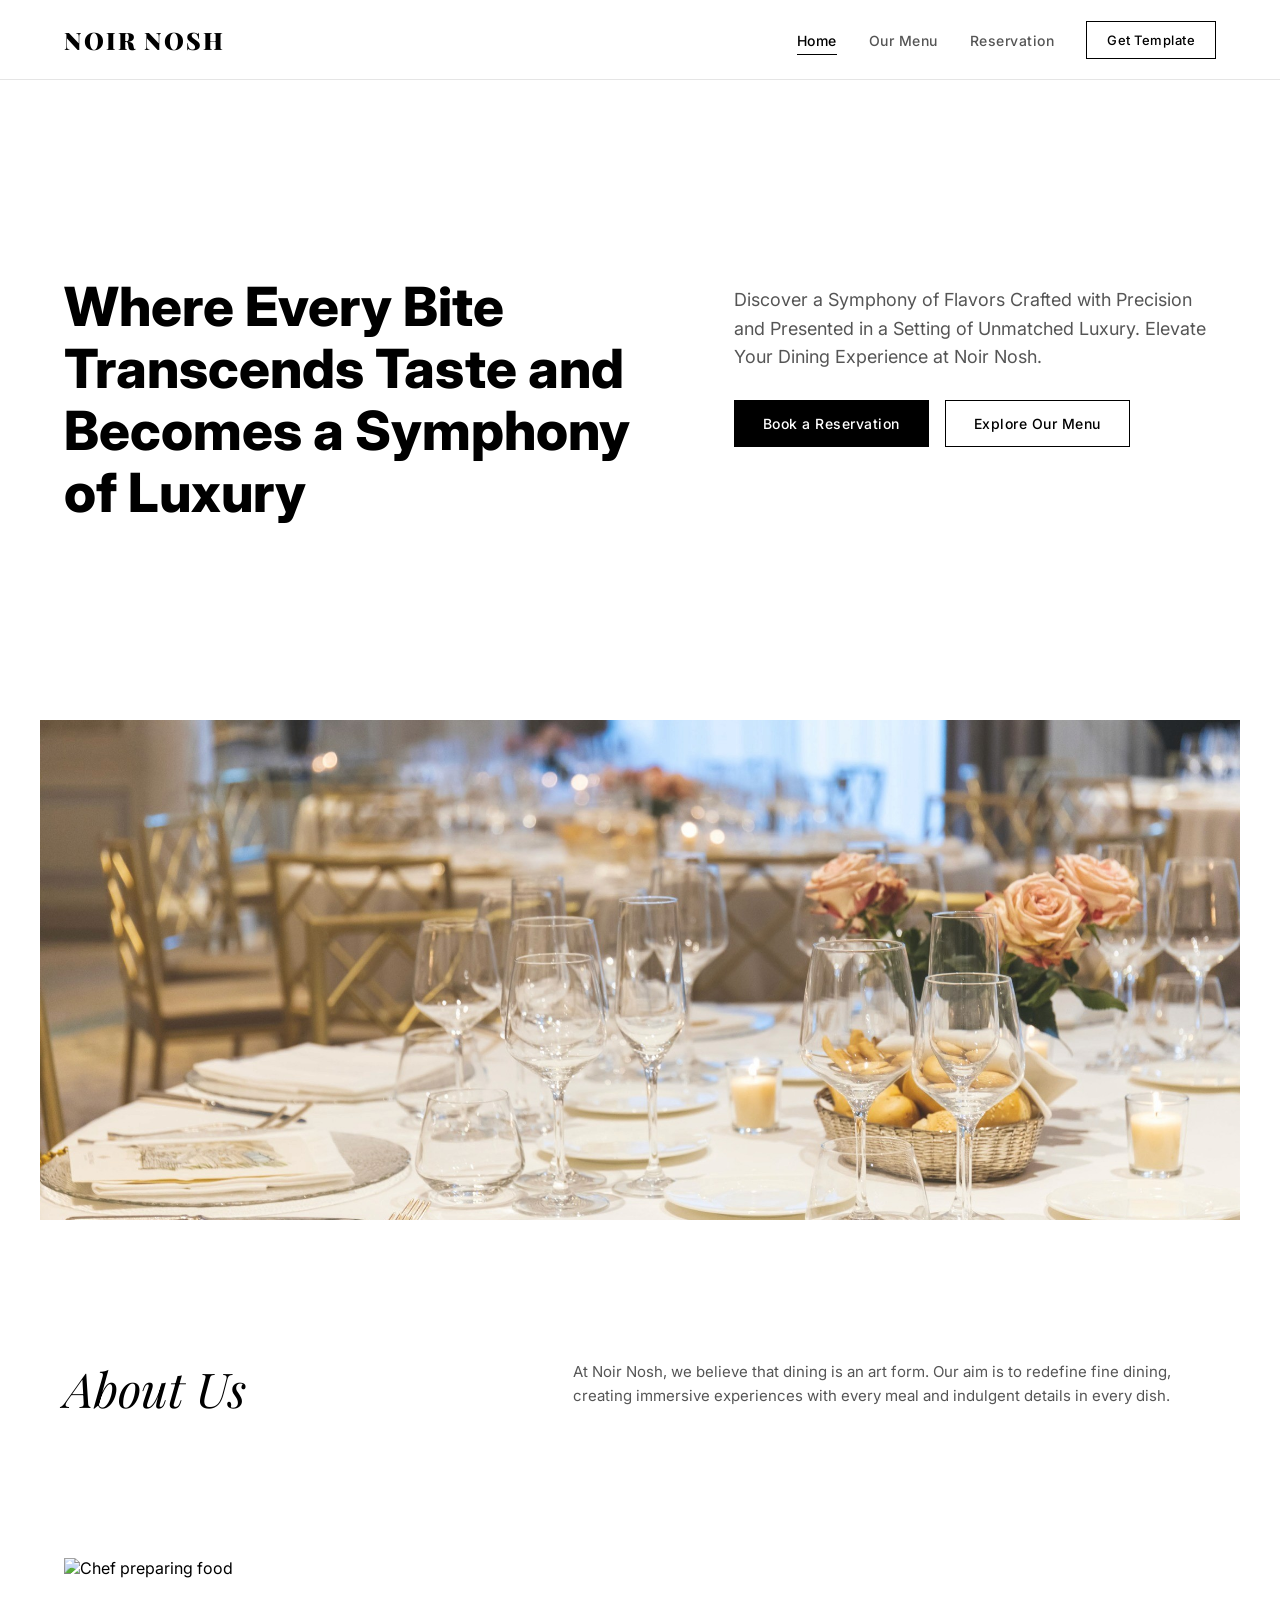
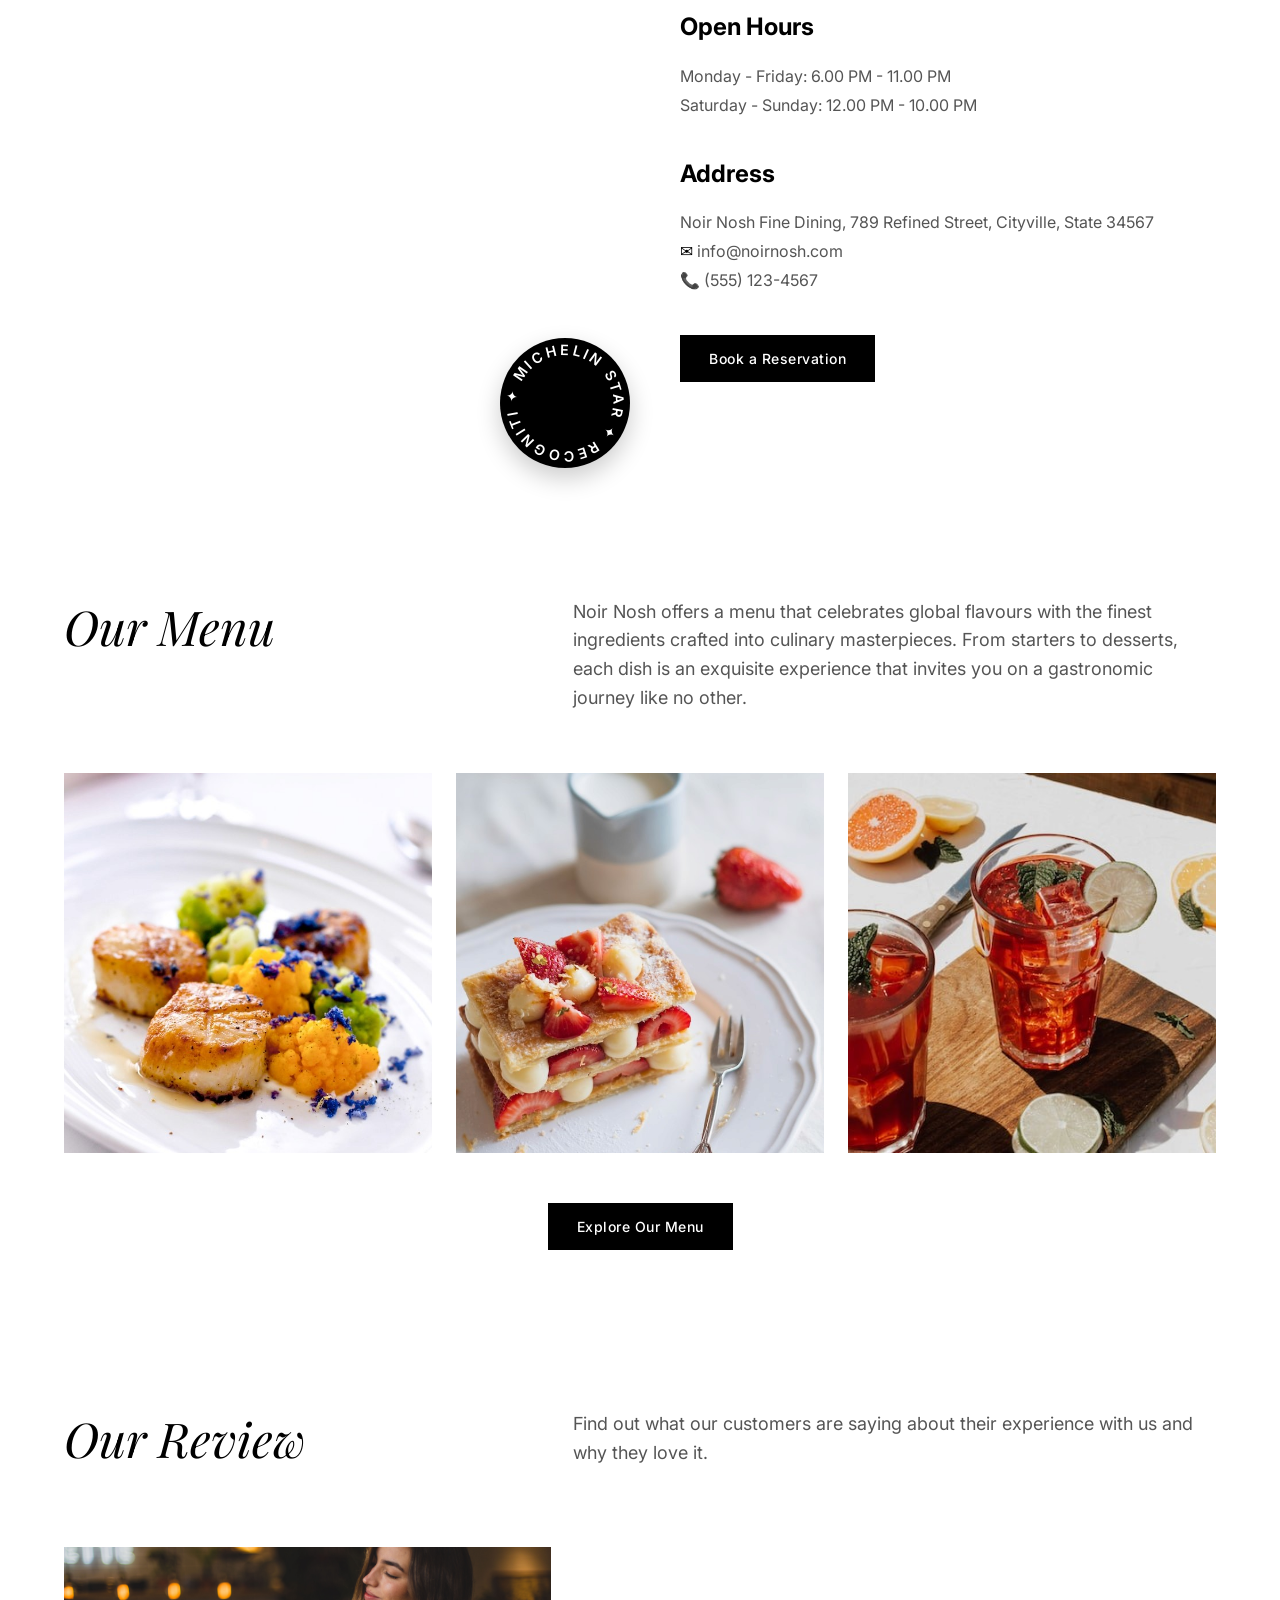
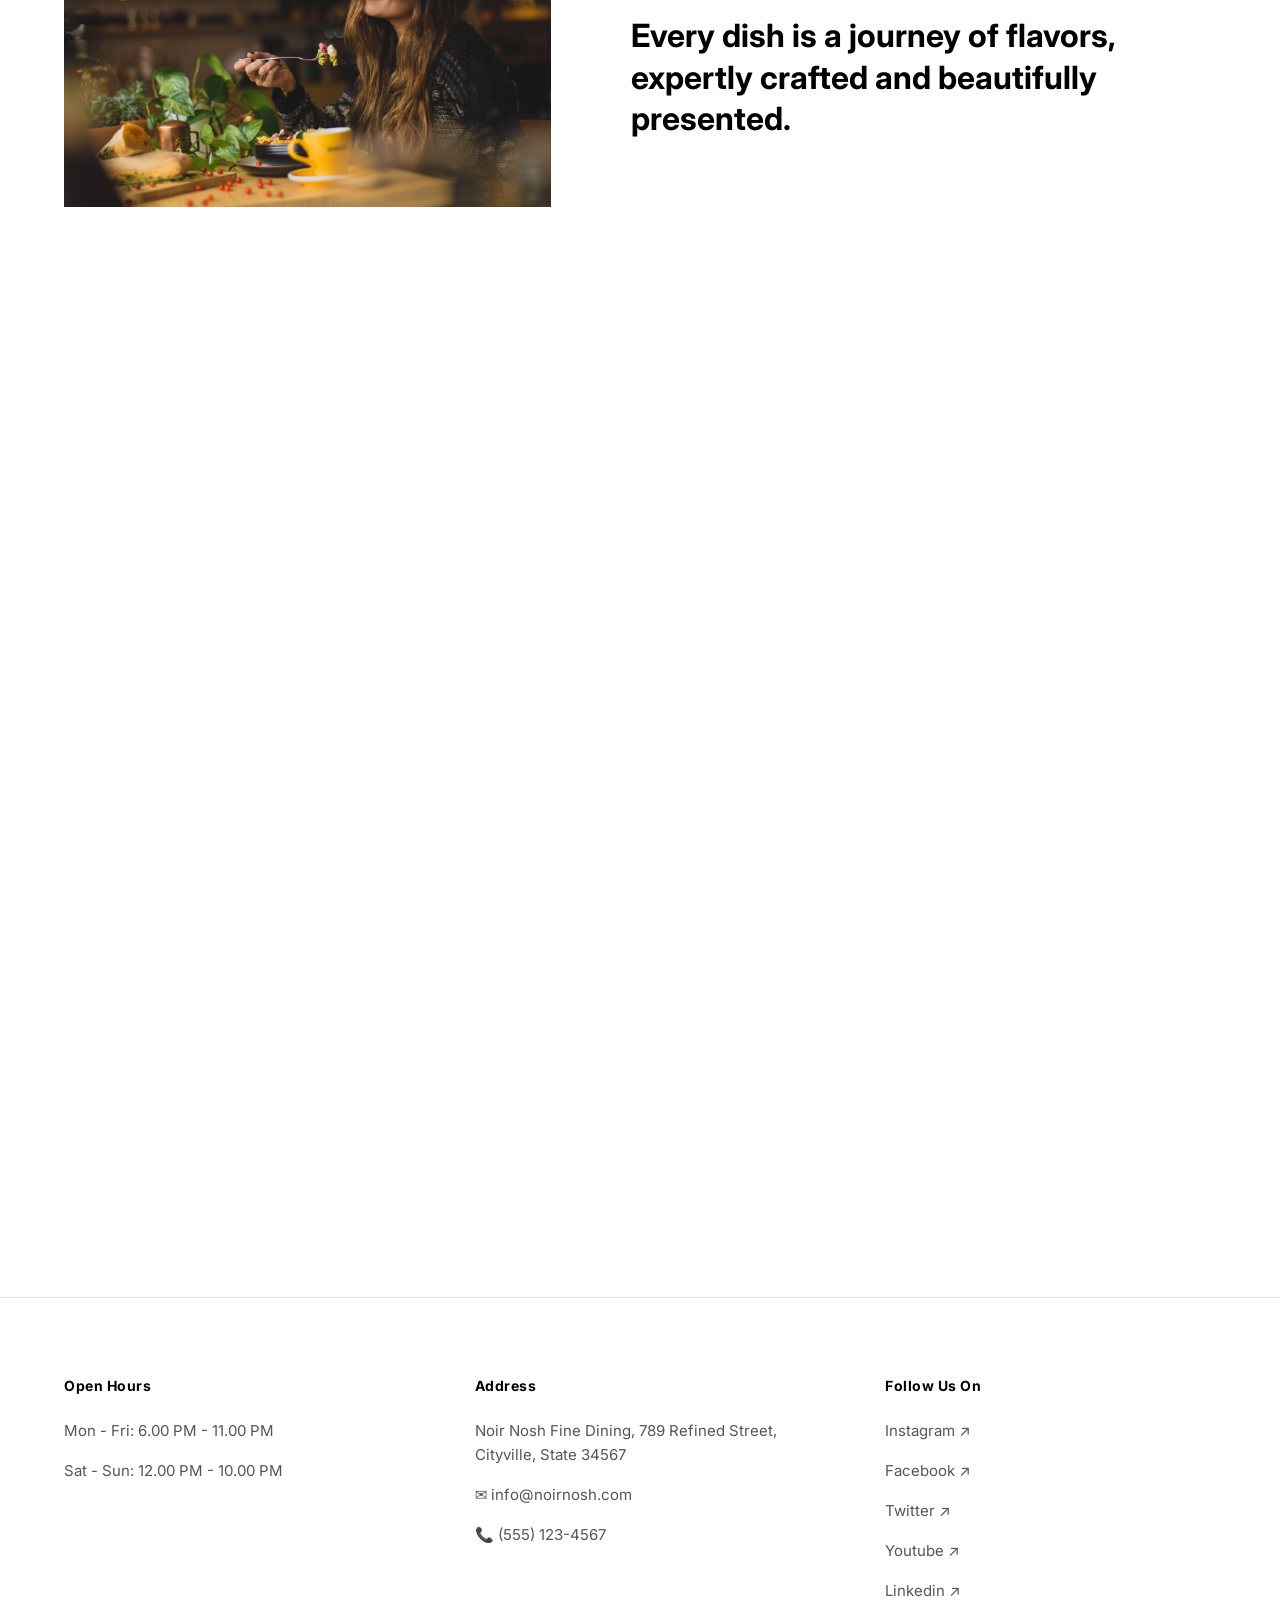
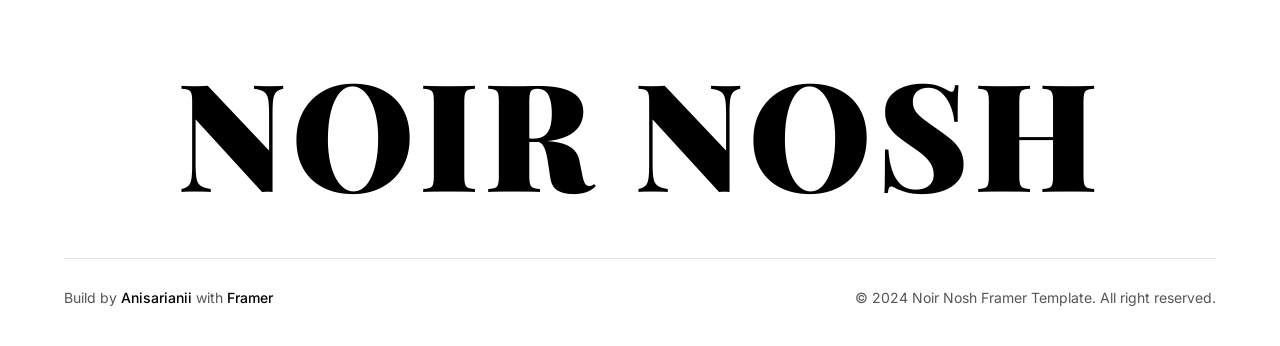
==== index.html @ 2df6836e "feat(home): add home index page" ====
<!DOCTYPE html>
<html lang="es">
<head>
    <meta charset="UTF-8">
    <meta name="viewport" content="width=device-width, initial-scale=1.0">
    <title>Noir Nosh - Simple Restaurant Template</title>
    <meta name="description" content="Elevate your restaurant's online presence with our Elegant Restaurant Website template. Designed for fine dining establishments, combines sophistication and functionality.">
    <!-- FontAwesome for icons -->
    <link rel="stylesheet" href="https://cdnjs.cloudflare.com/ajax/libs/font-awesome/6.4.0/css/all.min.css">
    <link rel="stylesheet" href="css/style.css">
</head>
<body>

    <!-- Header / Navigation -->
    <header>
        <div class="container nav-container">
            <a href="index.html" class="logo">NOIR NOSH</a>
            
            <button class="hamburger" aria-label="Toggle navigation">
                <span></span>
                <span></span>
                <span></span>
            </button>
            
            <ul class="nav-menu">
                <li><a href="index.html" class="nav-link active">Home</a></li>
                <li><a href="menu.html" class="nav-link">Our Menu</a></li>
                <li><a href="reservation.html" class="nav-link">Reservation</a></li>
                <li class="nav-cta"><a href="https://framer.com" target="_blank" class="btn btn-secondary">Get Template</a></li>
            </ul>
        </div>
    </header>

    <!-- Hero Section -->
    <section class="hero">
        <div class="container hero-grid">
            <div class="hero-content reveal">
                <h1 class="hero-title">Where Every Bite Transcends Taste and Becomes a Symphony of Luxury</h1>
            </div>
            <div class="hero-desc-wrapper reveal" style="transition-delay: 0.1s;">
                <p class="hero-desc">Discover a Symphony of Flavors Crafted with Precision and Presented in a Setting of Unmatched Luxury. Elevate Your Dining Experience at Noir Nosh.</p>
                <div class="hero-actions">
                    <a href="reservation.html" class="btn btn-primary">Book a Reservation</a>
                    <a href="menu.html" class="btn btn-secondary">Explore Our Menu</a>
                </div>
            </div>
        </div>
    </section>

    <!-- Full Width Image Section -->
    <section class="full-width-image-section reveal">
        <div class="full-width-image-wrapper">
            <img src="images/AEWyobsm6jKidvKSPxGT47l87g.jpg" alt="Noir Nosh elegant table setting">
        </div>
    </section>

    <!-- About Section -->
    <section class="about">
        <div class="container about-grid">
            <div class="about-content-left reveal">
                <h2 class="font-serif-italic">About Us</h2>
            </div>
            <div class="about-content-right reveal" style="transition-delay: 0.1s;">
                <p>At Noir Nosh, we believe that dining is an art form. Our aim is to redefine fine dining, creating immersive experiences with every meal and indulgent details in every dish.</p>
            </div>
        </div>
    </section>

    <!-- Hours & Location Section -->
    <section class="hours-location-section">
        <div class="container hours-location-grid">
            <div class="hours-location-image-container reveal">
                <img src="images/3pUzE00ORcUe9y53GEGoNJDgQ.jpg" alt="Chef preparing food">
                <!-- Michelin Badge -->
                <div class="michelin-badge">
                    <svg viewBox="0 0 100 100">
                        <path id="circlePath" d="M 50, 50 m -37, 0 a 37,37 0 1,1 74,0 a 37,37 0 1,1 -74,0" fill="none" />
                        <text>
                            <textPath href="#circlePath" startOffset="0%">
                                ✦ michelin star ✦ recognition
                            </textPath>
                        </text>
                    </svg>
                </div>
            </div>
            <div class="hours-location-details reveal" style="transition-delay: 0.1s;">
                <div class="details-block">
                    <h3>Open Hours</h3>
                    <p>Monday - Friday: 6.00 PM - 11.00 PM<br>Saturday - Sunday: 12.00 PM - 10.00 PM</p>
                </div>
                <div class="details-block">
                    <h3>Address</h3>
                    <p>Noir Nosh Fine Dining, 789 Refined Street, Cityville, State 34567<br>
                    <span>✉</span> info@noirnosh.com<br>
                    <span>📞</span> (555) 123-4567</p>
                </div>
                <div>
                    <a href="reservation.html" class="btn btn-primary">Book a Reservation</a>
                </div>
            </div>
        </div>
    </section>

    <!-- Menu Highlights Section -->
    <section class="menu-highlight-section">
        <div class="container">
            <div class="menu-highlight-header reveal">
                <h2 class="font-serif-italic">Our Menu</h2>
                <p>Noir Nosh offers a menu that celebrates global flavours with the finest ingredients crafted into culinary masterpieces. From starters to desserts, each dish is an exquisite experience that invites you on a gastronomic journey like no other.</p>
            </div>
            <div class="menu-highlight-images-grid reveal" style="transition-delay: 0.1s;">
                <div class="highlight-image-wrapper">
                    <img src="images/Bk5Fd6WVtu5OK6dddjnILglzcU.jpg" alt="Seared Scallops">
                </div>
                <div class="highlight-image-wrapper">
                    <img src="images/uZYF7vPBbj6MmClelu92cx1IEs.jpg" alt="Cocktail">
                </div>
                <div class="highlight-image-wrapper">
                    <img src="images/4T03vWnvrIfoCBq28NkWT01x0.jpg" alt="Poached Egg Dish">
                </div>
            </div>
            <div class="menu-highlight-action reveal" style="transition-delay: 0.2s;">
                <a href="menu.html" class="btn btn-primary">Explore Our Menu</a>
            </div>
        </div>
    </section>

    <!-- Reviews Section -->
    <section class="reviews-section">
        <div class="container">
            <div class="reviews-header reveal">
                <h2 class="font-serif-italic">Our Review</h2>
                <p>Find out what our customers are saying about their experience with us and why they love it.</p>
            </div>
            
            <!-- Block 1 -->
            <div class="review-block-1 reveal">
                <div class="review-block-1-image">
                    <img src="images/pIYH6MPP6NNM5aFZhv4HYXlANo.jpg" alt="Champagne glasses">
                </div>
                <div class="review-block-1-text">
                    Every dish is a journey of flavors, expertly crafted and beautifully presented.
                </div>
            </div>
            
            <!-- Block 2 -->
            <div class="review-block-2 reveal" style="transition-delay: 0.1s;">
                <div class="review-block-2-image">
                    <img src="images/yk6IXk6ogrIs9xGHSmCtthaJklg.jpg" alt="Dining table close up">
                </div>
                <div class="review-block-2-quote">
                    <div class="quote-mark">“</div>
                    <p class="quote-body">"Noir Nosh is a culinary gem! The attention to detail, both in the menu and the ambiance, is exceptional. The staff's warmth and professionalism only added to the overall enchantment."</p>
                    <div class="quote-author">— Thomas Roberts</div>
                </div>
            </div>
        </div>
    </section>

    <!-- Ambiance Callout -->
    <section class="ambiance-callout reveal">
        <div class="container">
            <h2 class="font-serif">Seize the Moment of Culinary Bliss. Savour the Extraordinary!</h2>
        </div>
    </section>

    <!-- CTA Banner -->
    <a href="reservation.html" class="cta-banner reveal">
        <div class="container cta-banner-content">
            <div class="cta-banner-title">Book a Reservation</div>
            <div class="cta-banner-arrow">→</div>
        </div>
    </a>

    <!-- Footer -->
    <footer>
        <div class="container">
            <div class="footer-grid">
                <div class="footer-column">
                    <h3>Open Hours</h3>
                    <ul>
                        <li>Mon - Fri: 6.00 PM - 11.00 PM</li>
                        <li>Sat - Sun: 12.00 PM - 10.00 PM</li>
                    </ul>
                </div>
                <div class="footer-column">
                    <h3>Address</h3>
                    <ul>
                        <li>Noir Nosh Fine Dining, 789 Refined Street, Cityville, State 34567</li>
                        <li>✉ info@noirnosh.com</li>
                        <li>📞 (555) 123-4567</li>
                    </ul>
                </div>
                <div class="footer-column">
                    <h3>Follow Us On</h3>
                    <ul>
                        <li><a href="https://instagram.com" target="_blank">Instagram ↗</a></li>
                        <li><a href="https://facebook.com" target="_blank">Facebook ↗</a></li>
                        <li><a href="https://twitter.com" target="_blank">Twitter ↗</a></li>
                        <li><a href="https://youtube.com" target="_blank">Youtube ↗</a></li>
                        <li><a href="https://linkedin.com" target="_blank">Linkedin ↗</a></li>
                    </ul>
                </div>
          </div>
          
          <div class="footer-wordmark-container">
              <div class="footer-wordmark">NOIR NOSH</div>
          </div>
          
          <div class="footer-bottom">
              <div class="footer-credits">Build by <a href="#" target="_blank">Anisarianii</a> with <a href="https://framer.com" target="_blank">Framer</a></div>
              <div class="footer-copyright">© 2024 Noir Nosh Framer Template. All right reserved.</div>
          </div>
      </div>
    </footer>

    <script src="js/main.js"></script>
</body>
</html>
---- css/style.css ----
@import url('https://fonts.googleapis.com/css2?family=Inter:wght@300;400;500;600;700&family=Playfair+Display:ital,wght@0,400;0,700;1,400;1,700&display=swap');

:root {
    /* Color Palette - Premium Light Minimalist */
    --color-white: #ffffff;
    --color-bg-black: #ffffff;
    --color-bg-dark: #ffffff;
    --color-offwhite: #000000;
    --color-light-gray: #1a1a1a;
    --color-gray: #555555;
    --color-dark-gray: #e5e5e5;
    
    /* Active color for buttons/accents is Solid Black */
    --color-gold: #000000;
    --color-gold-hover: #333333;
    --color-gold-glow: rgba(0, 0, 0, 0.05);

    /* Fonts */
    --font-heading: 'Playfair Display', Georgia, serif;
    --font-body: 'Inter', system-ui, -apple-system, sans-serif;

    /* Transitions */
    --transition-smooth: all 0.4s cubic-bezier(0.16, 1, 0.3, 1);
    
    /* Layout Variables */
    --header-height: 80px;
    --max-width: 1200px;
}

/* Reset */
* {
    margin: 0;
    padding: 0;
    box-sizing: border-box;
}

html {
    scroll-behavior: smooth;
    background-color: var(--color-bg-black);
    color: var(--color-offwhite);
    font-family: var(--font-body);
    -webkit-font-smoothing: antialiased;
}

body {
    background-color: var(--color-bg-black);
    min-height: 100vh;
    display: flex;
    flex-direction: column;
    overflow-x: hidden;
}

/* Typography */
h1, h2, h3, h4, h5, h6 {
    font-family: var(--font-body);
    color: var(--color-offwhite);
    font-weight: 700;
    line-height: 1.2;
}

p {
    font-family: var(--font-body);
    color: var(--color-gray);
    font-size: 15px;
    line-height: 1.6;
    font-weight: 400;
}

a {
    color: inherit;
    text-decoration: none;
    transition: var(--transition-smooth);
}

/* Elegant Font Classes */
.font-serif {
    font-family: var(--font-heading);
    font-weight: 700;
}

.font-serif-italic {
    font-family: var(--font-heading);
    font-style: italic;
    font-weight: 400;
}

/* Buttons - Minimalist Sharp Corners */
.btn {
    display: inline-flex;
    align-items: center;
    justify-content: center;
    padding: 14px 28px;
    font-family: var(--font-body);
    font-size: 14px;
    font-weight: 500;
    letter-spacing: 0.5px;
    border-radius: 0; /* Sharp corners */
    cursor: pointer;
    transition: var(--transition-smooth);
}

.btn-primary {
    background-color: var(--color-gold);
    color: var(--color-white);
    border: 1px solid var(--color-gold);
}

.btn-primary:hover {
    background-color: var(--color-gold-hover);
    border-color: var(--color-gold-hover);
    transform: translateY(-2px);
}

.btn-secondary {
    background-color: transparent;
    color: var(--color-gold);
    border: 1px solid var(--color-gold);
}

.btn-secondary:hover {
    background-color: rgba(0, 0, 0, 0.03);
    transform: translateY(-2px);
}

/* Layout Containers */
.container {
    max-width: var(--max-width);
    margin: 0 auto;
    padding: 0 24px;
    width: 100%;
}

.section-padding {
    padding: 100px 0;
}

/* Header & Navigation */
header {
    height: var(--header-height);
    display: flex;
    align-items: center;
    position: fixed;
    top: 0;
    left: 0;
    width: 100%;
    z-index: 1000;
    background-color: rgba(255, 255, 255, 0.95);
    backdrop-filter: blur(12px);
    border-bottom: 1px solid var(--color-dark-gray);
    transition: var(--transition-smooth);
}

header.scrolled {
    background-color: #ffffff;
    box-shadow: 0 4px 20px rgba(0, 0, 0, 0.05);
}

.nav-container {
    display: flex;
    align-items: center;
    justify-content: space-between;
    width: 100%;
}

.logo {
    font-family: var(--font-heading);
    font-size: 24px;
    font-weight: 900;
    letter-spacing: 2px;
    color: var(--color-gold);
}

.logo span {
    color: var(--color-gold);
}

.nav-menu {
    display: flex;
    align-items: center;
    list-style: none;
    gap: 32px;
}

.nav-link {
    font-size: 14px;
    font-weight: 500;
    color: var(--color-gray);
    letter-spacing: 0.5px;
    position: relative;
    padding: 6px 0;
}

.nav-link::after {
    content: '';
    position: absolute;
    bottom: 0;
    left: 0;
    width: 0;
    height: 1px;
    background-color: var(--color-gold);
    transition: var(--transition-smooth);
}

.nav-link:hover {
    color: var(--color-gold);
}

.nav-link:hover::after,
.nav-link.active::after {
    width: 100%;
}

.nav-link.active {
    color: var(--color-gold);
}

.nav-cta {
    display: flex;
    align-items: center;
}

.nav-cta .btn {
    padding: 10px 20px;
    font-size: 13px;
}

/* Hamburger Menu */
.hamburger {
    display: none;
    flex-direction: column;
    gap: 6px;
    cursor: pointer;
    background: none;
    border: none;
    padding: 4px;
}

.hamburger span {
    display: block;
    width: 24px;
    height: 2px;
    background-color: var(--color-gold);
    transition: var(--transition-smooth);
}

/* Home Hero Section */
.hero {
    min-height: 80vh;
    display: flex;
    align-items: center;
    padding-top: calc(var(--header-height) + 60px);
    padding-bottom: 60px;
    overflow: hidden;
    position: relative;
}

.hero-grid {
    display: grid;
    grid-template-columns: 1.1fr 0.9fr;
    gap: 80px;
    align-items: start;
}

.hero-content {
    display: flex;
    flex-direction: column;
    gap: 24px;
}

.hero-title {
    font-size: clamp(36px, 4.5vw, 54px);
    line-height: 1.15;
    font-weight: 800;
    color: var(--color-gold);
}

.hero-desc-wrapper {
    display: flex;
    flex-direction: column;
    gap: 28px;
    margin-top: 10px;
}

.hero-desc {
    font-size: 18px;
    line-height: 1.6;
    color: var(--color-gray);
}

.hero-actions {
    display: flex;
    gap: 16px;
}

/* Full Width Image Section */
.full-width-image-section {
    width: 100%;
    padding: 0 24px;
    margin-bottom: 80px;
}

.full-width-image-wrapper {
    width: 100%;
    max-width: var(--max-width);
    margin: 0 auto;
    height: 500px;
    overflow: hidden;
}

.full-width-image-wrapper img {
    width: 100%;
    height: 100%;
    object-fit: cover;
}

/* About Section */
.about {
    background-color: var(--color-bg-white);
    padding: 60px 0;
}

.about-grid {
    display: grid;
    grid-template-columns: 0.8fr 1.2fr;
    gap: 80px;
    align-items: start;
}

.about-content-left h2 {
    font-size: 48px;
}

.about-content-right {
    font-size: 18px;
    line-height: 1.6;
    color: var(--color-gray);
}

/* Hours & Location Section */
.hours-location-section {
    padding: 80px 0;
}

.hours-location-grid {
    display: grid;
    grid-template-columns: 1fr 1fr;
    gap: 80px;
    align-items: center;
}

.hours-location-image-container {
    position: relative;
    width: 100%;
    height: 480px;
}

.hours-location-image-container img {
    width: 100%;
    height: 100%;
    object-fit: cover;
}

/* Michelin Star Badge Overlay */
.michelin-badge {
    position: absolute;
    bottom: -30px;
    right: -30px;
    width: 130px;
    height: 130px;
    background-color: #000000;
    color: #ffffff;
    border-radius: 50%;
    display: flex;
    align-items: center;
    justify-content: center;
    box-shadow: 0 10px 25px rgba(0, 0, 0, 0.2);
    z-index: 10;
}

.michelin-badge svg {
    width: 100%;
    height: 100%;
    animation: rotateSlowly 20s linear infinite;
}

.michelin-badge text {
    fill: #ffffff;
    font-size: 11px;
    letter-spacing: 2px;
    text-transform: uppercase;
    font-weight: 600;
}

@keyframes rotateSlowly {
    from {
        transform: rotate(0deg);
    }
    to {
        transform: rotate(360deg);
    }
}

.hours-location-details {
    display: flex;
    flex-direction: column;
    gap: 40px;
}

.details-block h3 {
    font-size: 24px;
    font-weight: 700;
    margin-bottom: 20px;
    text-transform: none;
}

.details-block p {
    font-size: 16px;
    color: var(--color-gray);
    line-height: 1.8;
}

.details-block p span {
    font-weight: 600;
    color: #000000;
}

/* Menu Highlight Section */
.menu-highlight-section {
    padding: 80px 0;
}

.menu-highlight-header {
    display: grid;
    grid-template-columns: 0.8fr 1.2fr;
    gap: 80px;
    margin-bottom: 60px;
}

.menu-highlight-header h2 {
    font-size: 48px;
}

.menu-highlight-header p {
    font-size: 18px;
    line-height: 1.6;
}

.menu-highlight-images-grid {
    display: grid;
    grid-template-columns: repeat(3, 1fr);
    gap: 24px;
    margin-bottom: 50px;
}

.highlight-image-wrapper {
    height: 380px;
    overflow: hidden;
}

.highlight-image-wrapper img {
    width: 100%;
    height: 100%;
    object-fit: cover;
    transition: var(--transition-smooth);
}

.highlight-image-wrapper:hover img {
    transform: scale(1.03);
}

.menu-highlight-action {
    display: flex;
    justify-content: center;
}

/* Reviews / Testimonials Section */
.reviews-section {
    padding: 80px 0;
}

.reviews-header {
    display: grid;
    grid-template-columns: 0.8fr 1.2fr;
    gap: 80px;
    margin-bottom: 80px;
}

.reviews-header h2 {
    font-size: 48px;
}

.reviews-header p {
    font-size: 18px;
    line-height: 1.6;
}

/* Reviews Grid Blocks */
.review-block-1 {
    display: grid;
    grid-template-columns: 1fr 1.2fr;
    gap: 80px;
    align-items: center;
    margin-bottom: 80px;
}

.review-block-1-image {
    height: 260px;
    overflow: hidden;
}

.review-block-1-image img {
    width: 100%;
    height: 100%;
    object-fit: cover;
}

.review-block-1-text {
    font-size: 32px;
    font-weight: 700;
    line-height: 1.3;
    color: var(--color-gold);
}

.review-block-2 {
    display: grid;
    grid-template-columns: 1fr 1.2fr;
    gap: 80px;
    align-items: start;
    margin-bottom: 80px;
}

.review-block-2-image {
    height: 350px;
    overflow: hidden;
}

.review-block-2-image img {
    width: 100%;
    height: 100%;
    object-fit: cover;
}

.review-block-2-quote {
    display: flex;
    flex-direction: column;
    gap: 20px;
}

.quote-mark {
    font-family: var(--font-heading);
    font-size: 64px;
    line-height: 1;
    color: var(--color-gold);
}

.quote-body {
    font-size: 18px;
    line-height: 1.7;
    color: var(--color-gray);
}

.quote-author {
    font-size: 16px;
    font-weight: 600;
    color: #000000;
}

/* Ambiance Callout */
.ambiance-callout {
    padding: 100px 0;
    text-align: center;
    background-color: var(--color-bg-black);
}

.ambiance-callout h2 {
    font-size: clamp(28px, 4vw, 44px);
    line-height: 1.3;
    max-width: 900px;
    margin: 0 auto;
}

/* Full Width CTA Banner */
.cta-banner {
    display: block;
    background-color: #000000;
    color: #ffffff;
    padding: 60px 0;
    transition: var(--transition-smooth);
    cursor: pointer;
}

.cta-banner:hover {
    background-color: #1a1a1a;
}

.cta-banner-content {
    display: flex;
    justify-content: space-between;
    align-items: center;
}

.cta-banner-title {
    font-size: clamp(32px, 5vw, 54px);
    font-weight: 800;
    color: #ffffff;
    font-family: var(--font-body);
}

.cta-banner-arrow {
    font-size: clamp(32px, 5vw, 54px);
    color: #ffffff;
    transition: var(--transition-smooth);
}

.cta-banner:hover .cta-banner-arrow {
    transform: translateX(15px);
}

/* Menu Page Specific Styles */
.menu-header {
    text-align: center;
    padding-top: calc(var(--header-height) + 60px);
    padding-bottom: 60px;
}

.menu-header h1 {
    font-size: 56px;
    margin-bottom: 20px;
}

.menu-header p {
    max-width: 750px;
    margin: 0 auto;
    font-size: 16px;
    color: var(--color-gray);
    line-height: 1.7;
}

/* Menu Category Layout */
.menu-category-section {
    padding: 40px 0;
}

.menu-section-header {
    display: flex;
    align-items: center;
    gap: 20px;
    margin-bottom: 40px;
}

.menu-section-header h2 {
    font-size: 28px;
    font-weight: 700;
    color: #000000;
    white-space: nowrap;
    letter-spacing: 0.5px;
}

.menu-section-header .line {
    height: 1px;
    background-color: #e5e5e5;
    flex-grow: 1;
}

.menu-grid {
    display: grid;
    grid-template-columns: 1fr 1fr;
    gap: 40px 80px;
}

/* Menu Item Card - Clean Row Styles */
.menu-item-card {
    display: flex;
    gap: 24px;
    background-color: #ffffff;
    border: none;
    height: auto;
    transition: var(--transition-smooth);
}

.menu-item-image-wrapper {
    width: 150px;
    height: 150px;
    flex-shrink: 0;
    overflow: hidden;
}

.menu-item-img {
    width: 100%;
    height: 100%;
    object-fit: cover;
}

.menu-item-info {
    display: flex;
    flex-direction: column;
    justify-content: flex-start;
    flex-grow: 1;
    padding: 0;
}

.menu-item-header {
    display: flex;
    justify-content: space-between;
    align-items: baseline;
    margin-bottom: 8px;
}

.menu-item-title {
    font-size: 18px;
    font-weight: 700;
    color: #000000;
}

.menu-item-price {
    font-size: 18px;
    font-weight: 700;
    color: #000000;
}

.menu-item-desc {
    font-size: 14px;
    color: var(--color-gray);
    line-height: 1.5;
}

/* Reservation Page Specific Styles */
.reservation-section {
    padding-top: calc(var(--header-height) + 60px);
    padding-bottom: 80px;
    display: flex;
    flex-direction: column;
    align-items: center;
}

.reservation-header {
    text-align: center;
    max-width: 700px;
    margin-bottom: 60px;
}

.reservation-header h1 {
    font-size: 56px;
    margin-bottom: 20px;
}

.reservation-header p {
    font-size: 16px;
    color: var(--color-gray);
    line-height: 1.7;
}

.reservation-form-container {
    width: 100%;
    max-width: 600px;
    background-color: #ffffff;
    padding: 40px;
    border: 1px solid var(--color-dark-gray);
    box-shadow: 0 4px 30px rgba(0, 0, 0, 0.02);
    margin-bottom: 80px;
}

.reservation-form {
    display: flex;
    flex-direction: column;
    gap: 24px;
}

.form-group {
    display: flex;
    flex-direction: column;
    gap: 8px;
}

.form-row {
    display: grid;
    grid-template-columns: 1fr 1fr;
    gap: 20px;
}

.form-group label {
    font-family: var(--font-body);
    font-size: 12px;
    font-weight: 600;
    color: #000000;
    letter-spacing: 0.5px;
    text-transform: uppercase;
}

.form-group input,
.form-group select {
    background-color: #ffffff;
    border: 1px solid var(--color-dark-gray);
    border-radius: 0; /* Sharp corners */
    padding: 12px 16px;
    color: #000000;
    font-family: var(--font-body);
    font-size: 14px;
    transition: var(--transition-smooth);
}

.form-group input:focus,
.form-group select:focus {
    outline: none;
    border-color: #000000;
}

.reservation-form .btn {
    margin-top: 12px;
    padding: 16px;
    font-size: 15px;
}

/* Success Modal Overlay */
.modal-overlay {
    position: fixed;
    top: 0;
    left: 0;
    width: 100%;
    height: 100%;
    background-color: rgba(255, 255, 255, 0.95);
    backdrop-filter: blur(8px);
    z-index: 2000;
    display: flex;
    align-items: center;
    justify-content: center;
    opacity: 0;
    pointer-events: none;
    transition: var(--transition-smooth);
}

.modal-overlay.active {
    opacity: 1;
    pointer-events: auto;
}

.success-modal {
    background-color: #ffffff;
    border: 1px solid #000000;
    padding: 48px;
    border-radius: 0;
    max-width: 500px;
    width: 90%;
    text-align: center;
    display: flex;
    flex-direction: column;
    align-items: center;
    gap: 20px;
    transform: scale(0.9);
    transition: var(--transition-smooth);
}

.modal-overlay.active .success-modal {
    transform: scale(1);
}

.success-icon {
    width: 64px;
    height: 64px;
    border-radius: 50%;
    background-color: #f5f5f5;
    border: 1px solid #000000;
    display: flex;
    align-items: center;
    justify-content: center;
    color: #000000;
    font-size: 32px;
    margin-bottom: 8px;
}

.success-modal h3 {
    font-size: 28px;
    font-weight: 700;
}

.success-modal p {
    font-size: 14px;
    margin-bottom: 8px;
}

/* 404 Page Specific Styles */
.error-section {
    flex-grow: 1;
    display: flex;
    align-items: center;
    justify-content: center;
    min-height: calc(100vh - var(--header-height));
    text-align: center;
    padding: 60px 24px;
}

.error-container {
    max-width: 500px;
    display: flex;
    flex-direction: column;
    align-items: center;
    gap: 24px;
}

.error-code {
    font-family: var(--font-heading);
    font-size: 120px;
    color: #000000;
    line-height: 1;
    font-weight: 900;
}

.error-title {
    font-size: 32px;
}

/* Global Footer Styles - Stacked 3 Column */
footer {
    background-color: #ffffff;
    border-top: 1px solid var(--color-dark-gray);
    padding: 80px 0 40px;
    margin-top: auto;
}

.footer-grid {
    display: grid;
    grid-template-columns: repeat(3, 1fr);
    gap: 80px;
    padding-bottom: 60px;
}

.footer-column {
    display: flex;
    flex-direction: column;
    gap: 24px;
}

.footer-column h3 {
    font-family: var(--font-body);
    font-size: 14px;
    font-weight: 700;
    letter-spacing: 0.5px;
    color: #000000;
    text-transform: none;
}

.footer-column ul {
    list-style: none;
    display: flex;
    flex-direction: column;
    gap: 16px;
}

.footer-column li, 
.footer-column a {
    font-size: 15px;
    color: var(--color-gray);
    line-height: 1.6;
}

.footer-column a:hover {
    color: #000000;
}

.footer-wordmark-container {
    padding-bottom: 60px;
    text-align: center;
    border-bottom: 1px solid var(--color-dark-gray);
}

.footer-wordmark {
    font-family: var(--font-heading);
    font-size: clamp(60px, 12vw, 150px);
    font-weight: 900;
    color: #000000;
    letter-spacing: 5px;
    line-height: 0.9;
    text-transform: uppercase;
}

.footer-bottom {
    display: flex;
    justify-content: space-between;
    align-items: center;
    padding-top: 30px;
    font-size: 14px;
    color: var(--color-gray);
}

.footer-copyright {
    color: var(--color-gray);
}

.footer-credits {
    color: var(--color-gray);
}

.footer-credits a {
    color: #000000;
    font-weight: 500;
}

.footer-credits a:hover {
    text-decoration: underline;
}

/* Animations */
@keyframes fadeInUp {
    from {
        opacity: 0;
        transform: translateY(20px);
    }
    to {
        opacity: 1;
        transform: translateY(0);
    }
}

.reveal {
    opacity: 0;
    transform: translateY(30px);
    transition: opacity 0.8s ease, transform 0.8s ease;
}

.reveal.active {
    opacity: 1;
    transform: translateY(0);
}

/* Responsive Queries */
@media (max-width: 992px) {
    .hero-grid {
        grid-template-columns: 1fr;
        gap: 40px;
    }
    
    .hero-desc-wrapper {
        gap: 20px;
    }
    
    .full-width-image-wrapper {
        height: 350px;
    }
    
    .about-grid {
        grid-template-columns: 1fr;
        gap: 30px;
    }
    
    .hours-location-grid {
        grid-template-columns: 1fr;
        gap: 50px;
    }
    
    .hours-location-image-container {
        height: 350px;
    }
    
    .michelin-badge {
        width: 100px;
        height: 100px;
        bottom: -20px;
        right: -20px;
    }
    
    .menu-highlight-header {
        grid-template-columns: 1fr;
        gap: 20px;
    }
    
    .menu-highlight-images-grid {
        grid-template-columns: 1fr;
        gap: 20px;
    }
    
    .highlight-image-wrapper {
        height: 300px;
    }
    
    .reviews-header {
        grid-template-columns: 1fr;
        gap: 20px;
    }
    
    .review-block-1 {
        grid-template-columns: 1fr;
        gap: 30px;
    }
    
    .review-block-2 {
        grid-template-columns: 1fr;
        gap: 30px;
    }
    
    .menu-grid {
        grid-template-columns: 1fr;
        gap: 40px;
    }
    
    .footer-grid {
        grid-template-columns: 1fr;
        gap: 40px;
    }
}

@media (max-width: 768px) {
    :root {
        --header-height: 70px;
    }
    
    .nav-menu {
        position: fixed;
        top: var(--header-height);
        left: -100%;
        width: 100%;
        height: calc(100vh - var(--header-height));
        background-color: #ffffff;
        flex-direction: column;
        padding: 40px 24px;
        gap: 24px;
        transition: var(--transition-smooth);
        border-top: 1px solid var(--color-dark-gray);
    }
    
    .nav-menu.active {
        left: 0;
    }
    
    .hamburger {
        display: flex;
    }
    
    .hamburger.active span:nth-child(1) {
        transform: translateY(8px) rotate(45deg);
    }
    
    .hamburger.active span:nth-child(2) {
        opacity: 0;
    }
    
    .hamburger.active span:nth-child(3) {
        transform: translateY(-8px) rotate(-45deg);
    }
    
    .menu-item-card {
        flex-direction: column;
        gap: 16px;
    }
    
    .menu-item-image-wrapper {
        width: 100%;
        height: 200px;
    }
    
    .reservation-form-container {
        padding: 24px;
    }
    
    .form-row {
        grid-template-columns: 1fr;
        gap: 15px;
    }
    
    .footer-bottom {
        flex-direction: column-reverse;
        gap: 16px;
        text-align: center;
    }
}
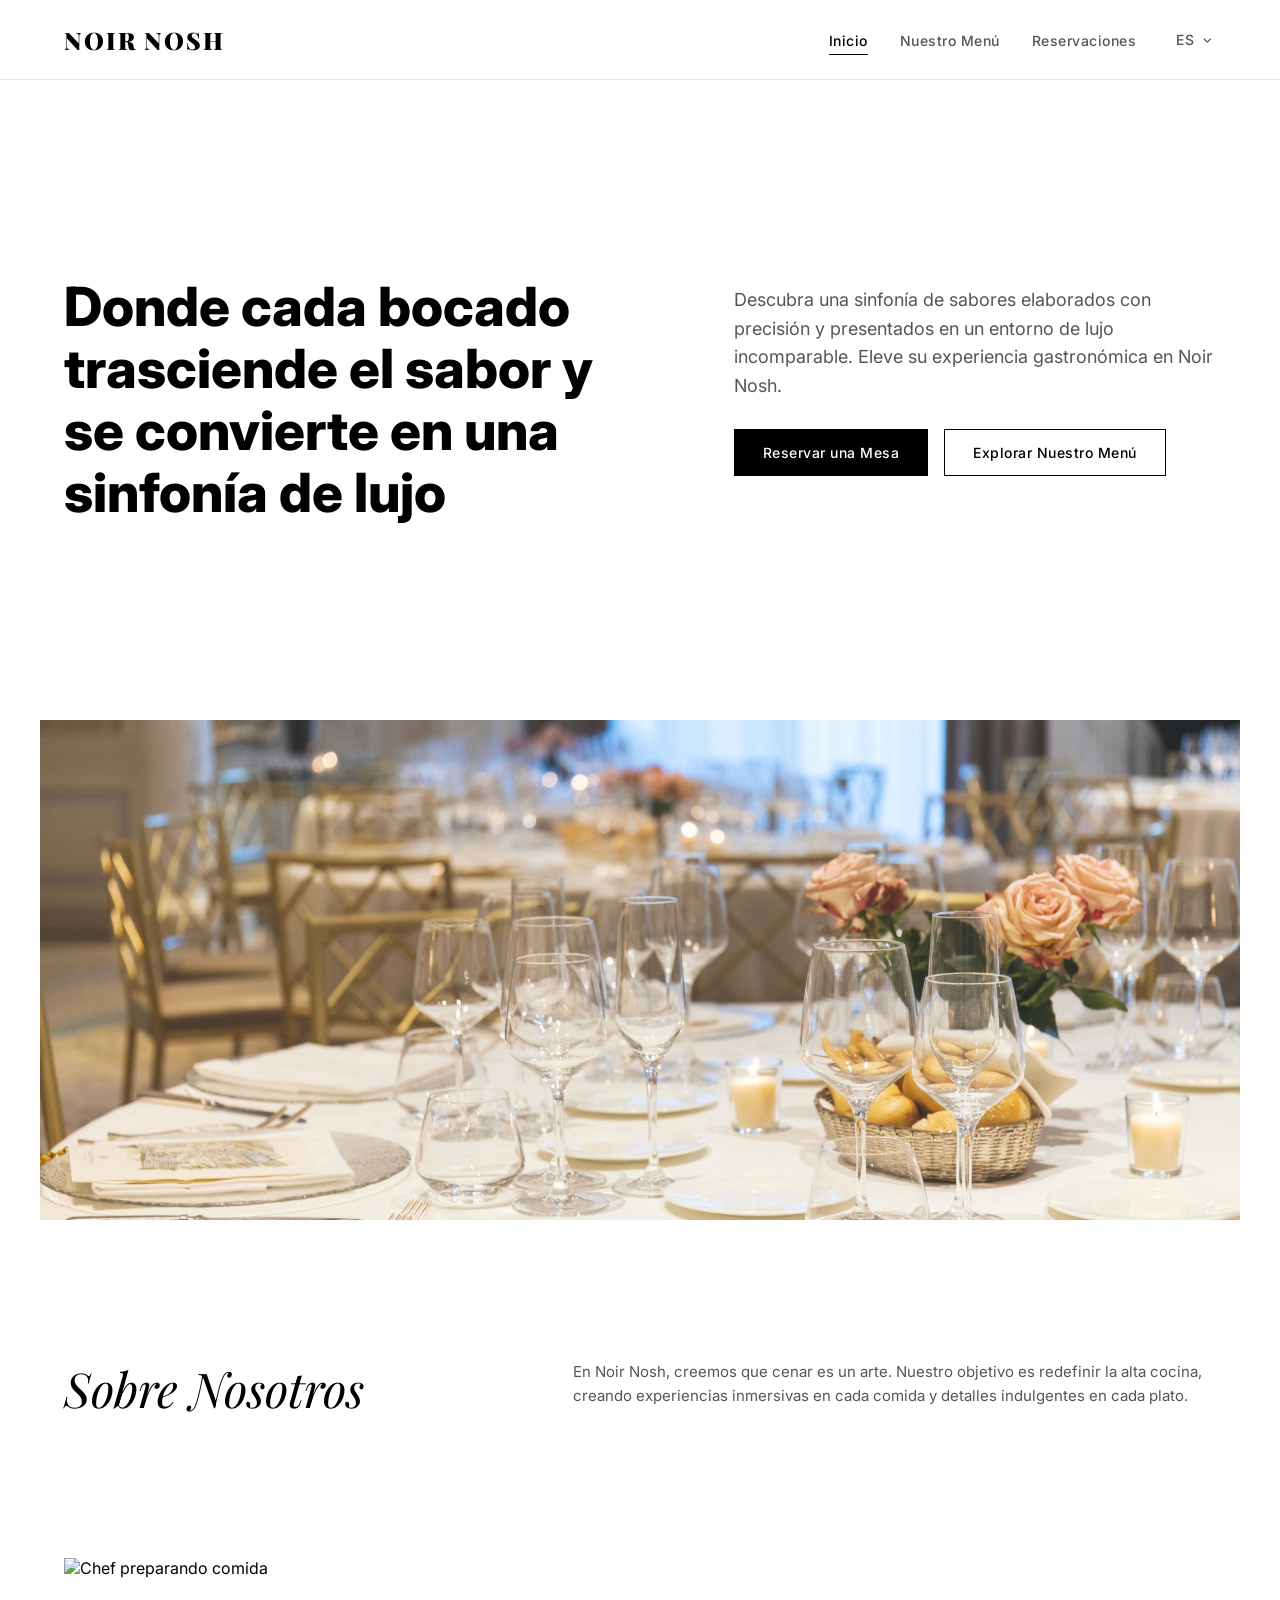
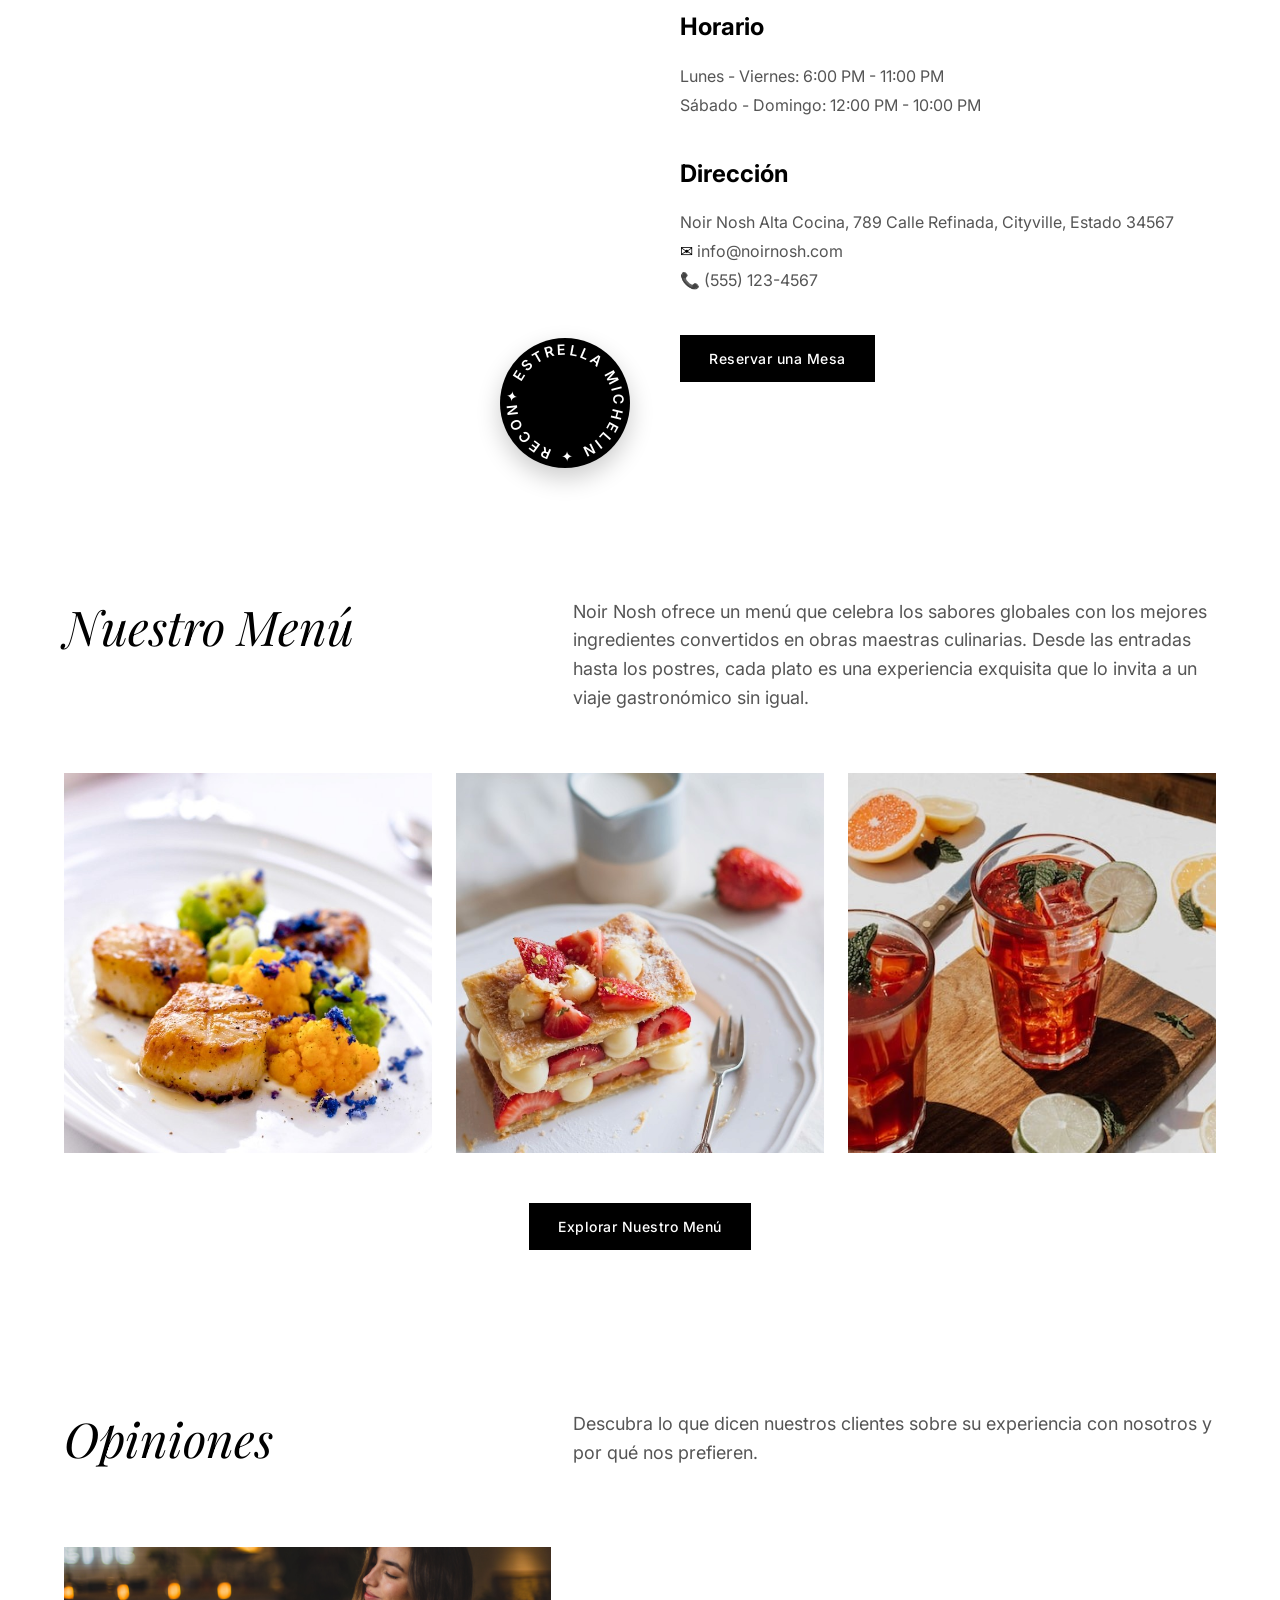
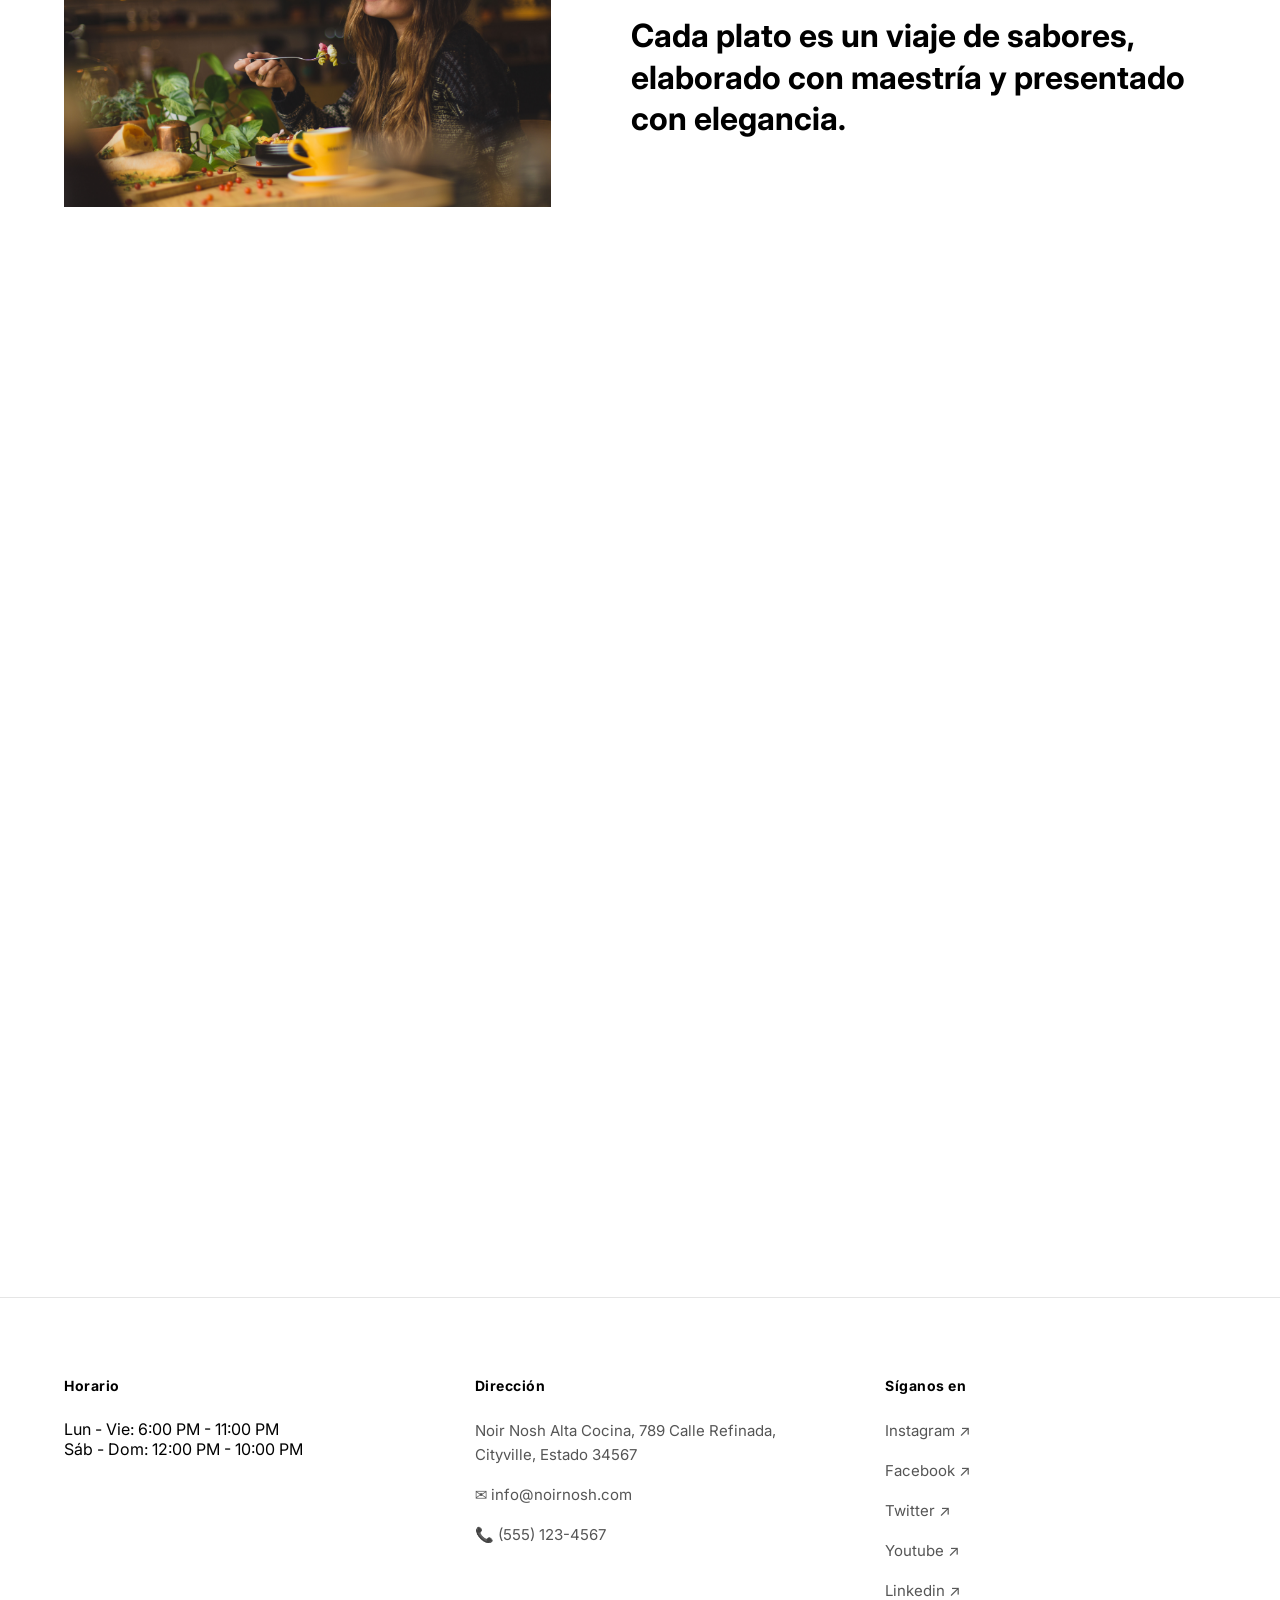
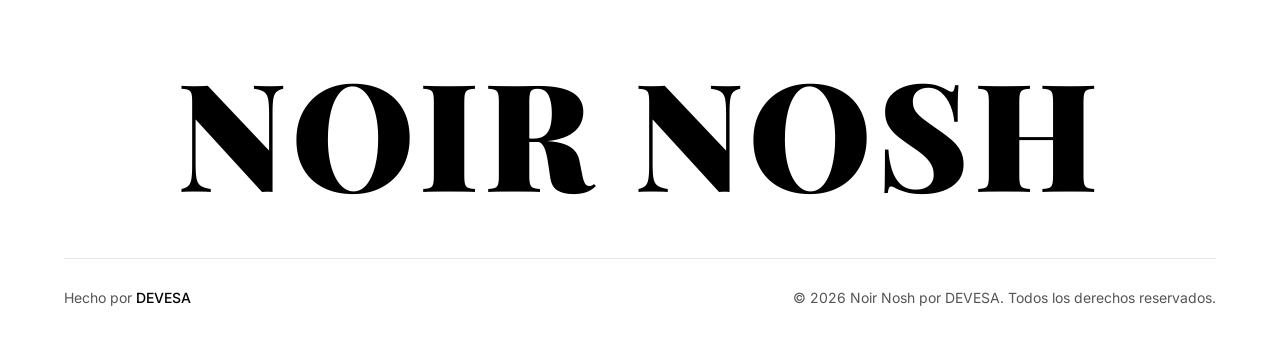
==== commit 1407c130: "feat(home): integrate translation tags on home page" ====
--- a/index.html
+++ b/index.html
@@ -3,8 +3,8 @@
 <head>
     <meta charset="UTF-8">
     <meta name="viewport" content="width=device-width, initial-scale=1.0">
-    <title>Noir Nosh - Simple Restaurant Template</title>
-    <meta name="description" content="Elevate your restaurant's online presence with our Elegant Restaurant Website template. Designed for fine dining establishments, combines sophistication and functionality.">
+    <title data-i18n="title_home">Noir Nosh - Restaurante Exclusivo</title>
+    <meta name="description" content="Eleve la presencia en línea de su restaurante con Noir Nosh. Diseñado para establecimientos de alta cocina, combina sofisticación y funcionalidad.">
     <!-- FontAwesome for icons -->
     <link rel="stylesheet" href="https://cdnjs.cloudflare.com/ajax/libs/font-awesome/6.4.0/css/all.min.css">
     <link rel="stylesheet" href="css/style.css">
@@ -23,10 +23,18 @@
             </button>
             
             <ul class="nav-menu">
-                <li><a href="index.html" class="nav-link active">Home</a></li>
-                <li><a href="menu.html" class="nav-link">Our Menu</a></li>
-                <li><a href="reservation.html" class="nav-link">Reservation</a></li>
-                <li class="nav-cta"><a href="https://framer.com" target="_blank" class="btn btn-secondary">Get Template</a></li>
+                <li><a href="index.html" class="nav-link active" data-i18n="nav_home">Inicio</a></li>
+                <li><a href="menu.html" class="nav-link" data-i18n="nav_menu">Nuestro Menú</a></li>
+                <li><a href="reservation.html" class="nav-link" data-i18n="nav_reservation">Reservaciones</a></li>
+                <li class="nav-lang">
+                    <div class="lang-select-wrapper">
+                        <select class="lang-select" aria-label="Cambiar idioma">
+                            <option value="es" selected>ES</option>
+                            <option value="en">EN</option>
+                            <option value="fr">FR</option>
+                        </select>
+                    </div>
+                </li>
             </ul>
         </div>
     </header>
@@ -35,13 +43,13 @@
     <section class="hero">
         <div class="container hero-grid">
             <div class="hero-content reveal">
-                <h1 class="hero-title">Where Every Bite Transcends Taste and Becomes a Symphony of Luxury</h1>
+                <h1 class="hero-title" data-i18n="hero_title">Donde cada bocado trasciende el sabor y se convierte en una sinfonía de lujo</h1>
             </div>
             <div class="hero-desc-wrapper reveal" style="transition-delay: 0.1s;">
-                <p class="hero-desc">Discover a Symphony of Flavors Crafted with Precision and Presented in a Setting of Unmatched Luxury. Elevate Your Dining Experience at Noir Nosh.</p>
+                <p class="hero-desc" data-i18n="hero_desc">Descubra una sinfonía de sabores elaborados con precisión y presentados en un entorno de lujo incomparable. Eleve su experiencia gastronómica en Noir Nosh.</p>
                 <div class="hero-actions">
-                    <a href="reservation.html" class="btn btn-primary">Book a Reservation</a>
-                    <a href="menu.html" class="btn btn-secondary">Explore Our Menu</a>
+                    <a href="reservation.html" class="btn btn-primary" data-i18n="btn_book_reservation">Reservar una Mesa</a>
+                    <a href="menu.html" class="btn btn-secondary" data-i18n="btn_explore_menu">Explorar Nuestro Menú</a>
                 </div>
             </div>
         </div>
@@ -58,10 +66,10 @@
     <section class="about">
         <div class="container about-grid">
             <div class="about-content-left reveal">
-                <h2 class="font-serif-italic">About Us</h2>
+                <h2 class="font-serif-italic" data-i18n="about_title">Sobre Nosotros</h2>
             </div>
             <div class="about-content-right reveal" style="transition-delay: 0.1s;">
-                <p>At Noir Nosh, we believe that dining is an art form. Our aim is to redefine fine dining, creating immersive experiences with every meal and indulgent details in every dish.</p>
+                <p data-i18n="about_desc">En Noir Nosh, creemos que cenar es un arte. Nuestro objetivo es redefinir la alta cocina, creando experiencias inmersivas en cada comida y detalles indulgentes en cada plato.</p>
             </div>
         </div>
     </section>
@@ -70,14 +78,14 @@
     <section class="hours-location-section">
         <div class="container hours-location-grid">
             <div class="hours-location-image-container reveal">
-                <img src="images/3pUzE00ORcUe9y53GEGoNJDgQ.jpg" alt="Chef preparing food">
+                <img src="images/3pUzE00ORcUe9y53GEGoNJDgQ.jpg" alt="Chef preparando comida">
                 <!-- Michelin Badge -->
                 <div class="michelin-badge">
                     <svg viewBox="0 0 100 100">
                         <path id="circlePath" d="M 50, 50 m -37, 0 a 37,37 0 1,1 74,0 a 37,37 0 1,1 -74,0" fill="none" />
                         <text>
-                            <textPath href="#circlePath" startOffset="0%">
-                                ✦ michelin star ✦ recognition
+                            <textPath href="#circlePath" startOffset="0%" data-i18n="michelin_badge_text">
+                                ✦ estrella michelin ✦ reconocimiento
                             </textPath>
                         </text>
                     </svg>
@@ -85,17 +93,17 @@
             </div>
             <div class="hours-location-details reveal" style="transition-delay: 0.1s;">
                 <div class="details-block">
-                    <h3>Open Hours</h3>
-                    <p>Monday - Friday: 6.00 PM - 11.00 PM<br>Saturday - Sunday: 12.00 PM - 10.00 PM</p>
+                    <h3 data-i18n="hours_title">Horario</h3>
+                    <p data-i18n="hours_days_week">Lunes - Viernes: 6:00 PM - 11:00 PM<br>Sábado - Domingo: 12:00 PM - 10:00 PM</p>
                 </div>
                 <div class="details-block">
-                    <h3>Address</h3>
-                    <p>Noir Nosh Fine Dining, 789 Refined Street, Cityville, State 34567<br>
+                    <h3 data-i18n="address_title">Dirección</h3>
+                    <p data-i18n="address_text">Noir Nosh Alta Cocina, 789 Calle Refinada, Cityville, Estado 34567<br>
                     <span>✉</span> info@noirnosh.com<br>
                     <span>📞</span> (555) 123-4567</p>
                 </div>
                 <div>
-                    <a href="reservation.html" class="btn btn-primary">Book a Reservation</a>
+                    <a href="reservation.html" class="btn btn-primary" data-i18n="btn_book_reservation">Reservar una Mesa</a>
                 </div>
             </div>
         </div>
@@ -105,8 +113,8 @@
     <section class="menu-highlight-section">
         <div class="container">
             <div class="menu-highlight-header reveal">
-                <h2 class="font-serif-italic">Our Menu</h2>
-                <p>Noir Nosh offers a menu that celebrates global flavours with the finest ingredients crafted into culinary masterpieces. From starters to desserts, each dish is an exquisite experience that invites you on a gastronomic journey like no other.</p>
+                <h2 class="font-serif-italic" data-i18n="menu_highlight_title">Nuestro Menú</h2>
+                <p data-i18n="menu_highlight_desc">Noir Nosh ofrece un menú que celebra los sabores globales con los mejores ingredientes convertidos en obras maestras culinarias. Desde las entradas hasta los postres, cada plato es una experiencia exquisita que lo invita a un viaje gastronómico sin igual.</p>
             </div>
             <div class="menu-highlight-images-grid reveal" style="transition-delay: 0.1s;">
                 <div class="highlight-image-wrapper">
@@ -120,7 +128,7 @@
                 </div>
             </div>
             <div class="menu-highlight-action reveal" style="transition-delay: 0.2s;">
-                <a href="menu.html" class="btn btn-primary">Explore Our Menu</a>
+                <a href="menu.html" class="btn btn-primary" data-i18n="btn_explore_menu">Explorar Nuestro Menú</a>
             </div>
         </div>
     </section>
@@ -129,8 +137,8 @@
     <section class="reviews-section">
         <div class="container">
             <div class="reviews-header reveal">
-                <h2 class="font-serif-italic">Our Review</h2>
-                <p>Find out what our customers are saying about their experience with us and why they love it.</p>
+                <h2 class="font-serif-italic" data-i18n="reviews_title">Opiniones</h2>
+                <p data-i18n="reviews_desc">Descubra lo que dicen nuestros clientes sobre su experiencia con nosotros y por qué nos prefieren.</p>
             </div>
             
             <!-- Block 1 -->
@@ -138,8 +146,8 @@
                 <div class="review-block-1-image">
                     <img src="images/pIYH6MPP6NNM5aFZhv4HYXlANo.jpg" alt="Champagne glasses">
                 </div>
-                <div class="review-block-1-text">
-                    Every dish is a journey of flavors, expertly crafted and beautifully presented.
+                <div class="review-block-1-text" data-i18n="review_1_text">
+                    Cada plato es un viaje de sabores, elaborado con maestría y presentado con elegancia.
                 </div>
             </div>
             
@@ -150,8 +158,8 @@
                 </div>
                 <div class="review-block-2-quote">
                     <div class="quote-mark">“</div>
-                    <p class="quote-body">"Noir Nosh is a culinary gem! The attention to detail, both in the menu and the ambiance, is exceptional. The staff's warmth and professionalism only added to the overall enchantment."</p>
-                    <div class="quote-author">— Thomas Roberts</div>
+                    <p class="quote-body" data-i18n="review_2_quote">"Noir Nosh es una joya culinaria! La atención al detalle, tanto en el menú como en el ambiente, es exceptional. La calidez y el profesionalismo del personal solo sumaron al encanto general."</p>
+                    <div class="quote-author" data-i18n="review_2_author">— Thomas Roberts</div>
                 </div>
             </div>
         </div>
@@ -160,14 +168,14 @@
     <!-- Ambiance Callout -->
     <section class="ambiance-callout reveal">
         <div class="container">
-            <h2 class="font-serif">Seize the Moment of Culinary Bliss. Savour the Extraordinary!</h2>
+            <h2 class="font-serif" data-i18n="ambiance_text">Aproveche el momento de felicidad culinaria. ¡Saboree lo extraordinario!</h2>
         </div>
     </section>
 
     <!-- CTA Banner -->
     <a href="reservation.html" class="cta-banner reveal">
         <div class="container cta-banner-content">
-            <div class="cta-banner-title">Book a Reservation</div>
+            <div class="cta-banner-title" data-i18n="cta_banner_title">Reservar una Mesa</div>
             <div class="cta-banner-arrow">→</div>
         </div>
     </a>
@@ -177,22 +185,22 @@
         <div class="container">
             <div class="footer-grid">
                 <div class="footer-column">
-                    <h3>Open Hours</h3>
+                    <h3 data-i18n="footer_hours">Horario</h3>
+                    <ul data-i18n="footer_hours_days">
+                        <li>Lun - Vie: 6:00 PM - 11:00 PM</li>
+                        <li>Sáb - Dom: 12:00 PM - 10:00 PM</li>
+                    </ul>
+                </div>
+                <div class="footer-column">
+                    <h3 data-i18n="footer_address">Dirección</h3>
                     <ul>
-                        <li>Mon - Fri: 6.00 PM - 11.00 PM</li>
-                        <li>Sat - Sun: 12.00 PM - 10.00 PM</li>
-                    </ul>
-                </div>
-                <div class="footer-column">
-                    <h3>Address</h3>
-                    <ul>
-                        <li>Noir Nosh Fine Dining, 789 Refined Street, Cityville, State 34567</li>
+                        <li>Noir Nosh Alta Cocina, 789 Calle Refinada, Cityville, Estado 34567</li>
                         <li>✉ info@noirnosh.com</li>
                         <li>📞 (555) 123-4567</li>
                     </ul>
                 </div>
                 <div class="footer-column">
-                    <h3>Follow Us On</h3>
+                    <h3 data-i18n="footer_follow">Síganos en</h3>
                     <ul>
                         <li><a href="https://instagram.com" target="_blank">Instagram ↗</a></li>
                         <li><a href="https://facebook.com" target="_blank">Facebook ↗</a></li>
@@ -208,12 +216,13 @@
           </div>
           
           <div class="footer-bottom">
-              <div class="footer-credits">Build by <a href="#" target="_blank">Anisarianii</a> with <a href="https://framer.com" target="_blank">Framer</a></div>
-              <div class="footer-copyright">© 2024 Noir Nosh Framer Template. All right reserved.</div>
+              <div class="footer-credits" data-i18n="footer_credits">Hecho por <a href="#" target="_blank">DEVESA</a></div>
+              <div class="footer-copyright" data-i18n="footer_copyright">© 2026 Noir Nosh por DEVESA. Todos los derechos reservados.</div>
           </div>
       </div>
     </footer>
 
+    <script src="js/translations.js"></script>
     <script src="js/main.js"></script>
 </body>
 </html>
--- a/css/style.css
+++ b/css/style.css
@@ -222,6 +222,63 @@
 .nav-cta .btn {
     padding: 10px 20px;
     font-size: 13px;
+}
+
+/* Language Selector */
+.nav-lang {
+    display: flex;
+    align-items: center;
+}
+
+.lang-select-wrapper {
+    position: relative;
+    display: inline-flex;
+    align-items: center;
+}
+
+.lang-select {
+    appearance: none;
+    -webkit-appearance: none;
+    -moz-appearance: none;
+    background-color: transparent;
+    border: none;
+    color: var(--color-gray);
+    font-family: var(--font-body);
+    font-size: 14px;
+    font-weight: 500;
+    letter-spacing: 0.5px;
+    padding: 6px 20px 6px 8px;
+    cursor: pointer;
+    text-transform: uppercase;
+    transition: var(--transition-smooth);
+    outline: none;
+}
+
+.lang-select:hover {
+    color: var(--color-gold);
+}
+
+.lang-select-wrapper::after {
+    content: '\f107'; /* FontAwesome angle down icon */
+    font-family: 'Font Awesome 6 Free';
+    font-weight: 900;
+    font-size: 10px;
+    color: var(--color-gray);
+    position: absolute;
+    right: 4px;
+    pointer-events: none;
+    transition: var(--transition-smooth);
+}
+
+.lang-select-wrapper:hover::after {
+    color: var(--color-gold);
+}
+
+.lang-select option {
+    background-color: var(--color-white);
+    color: var(--color-offwhite);
+    font-family: var(--font-body);
+    font-size: 14px;
 }
 
 /* Hamburger Menu */
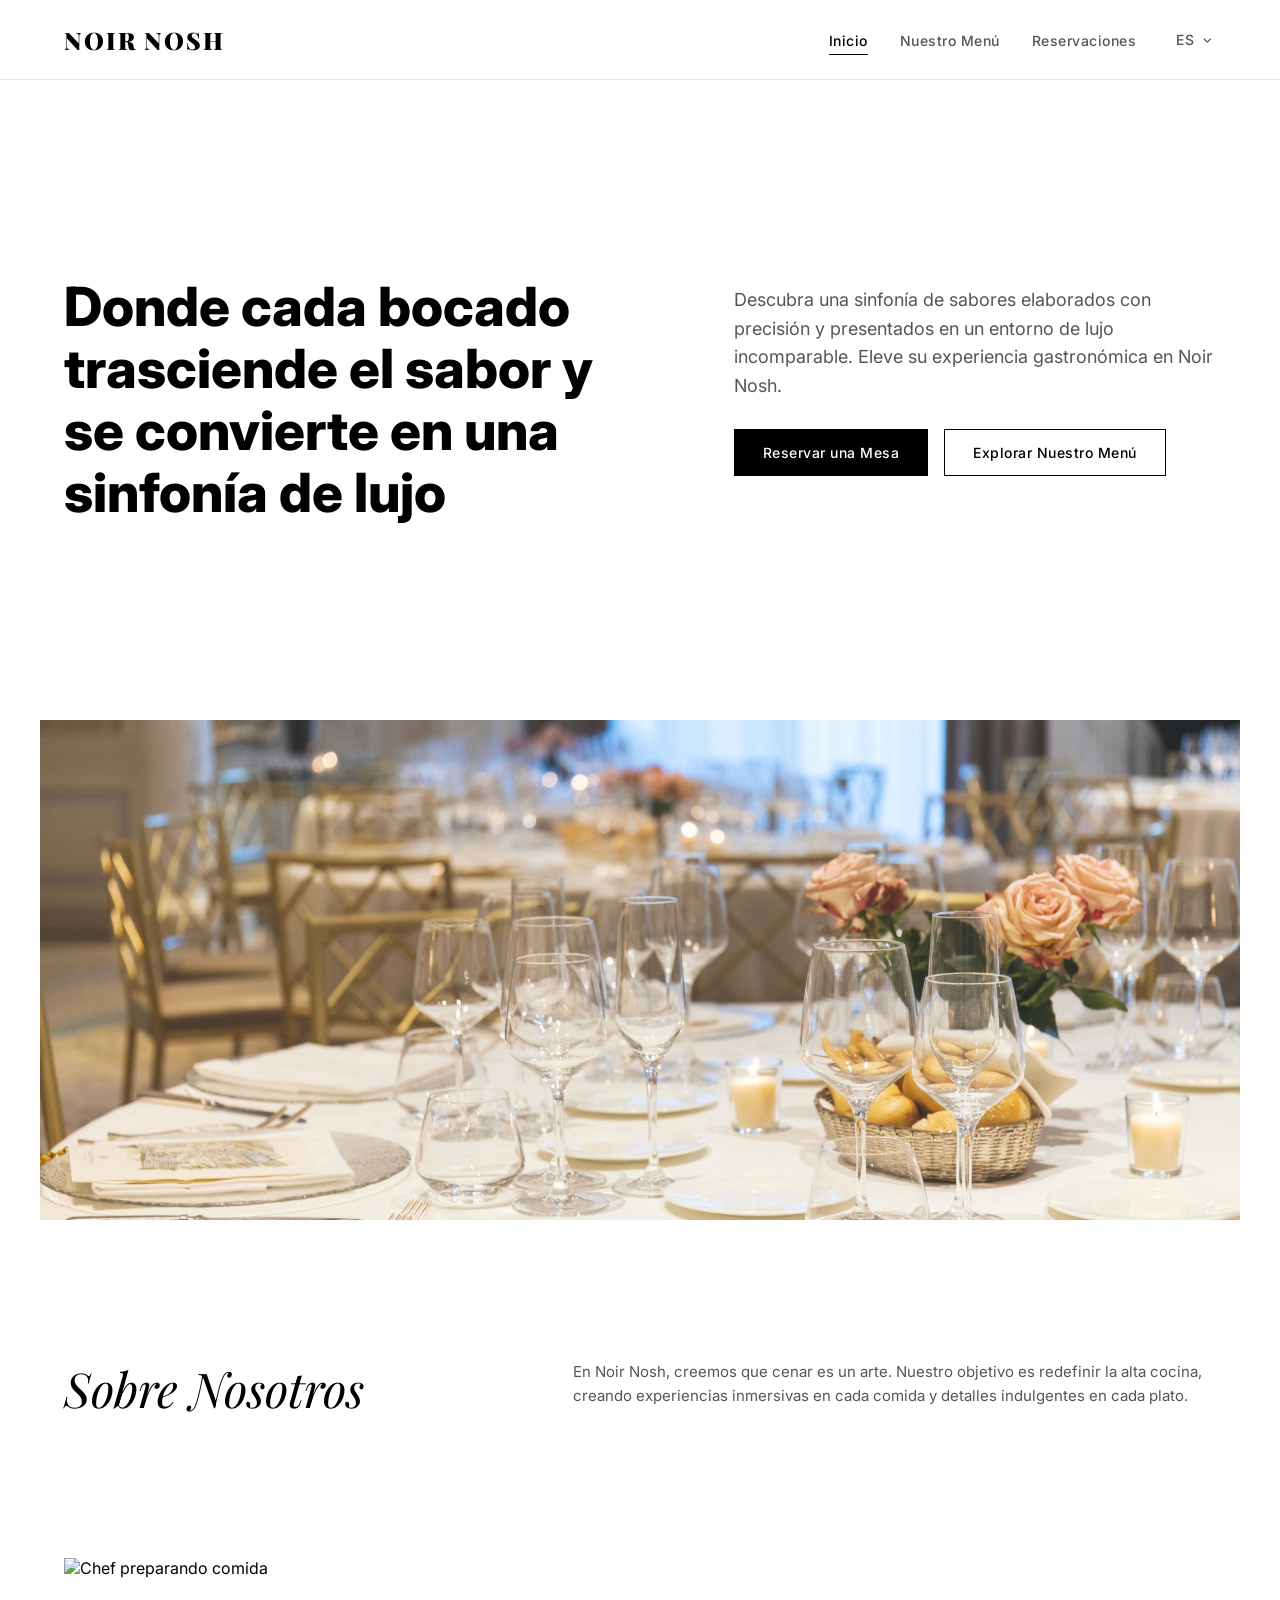
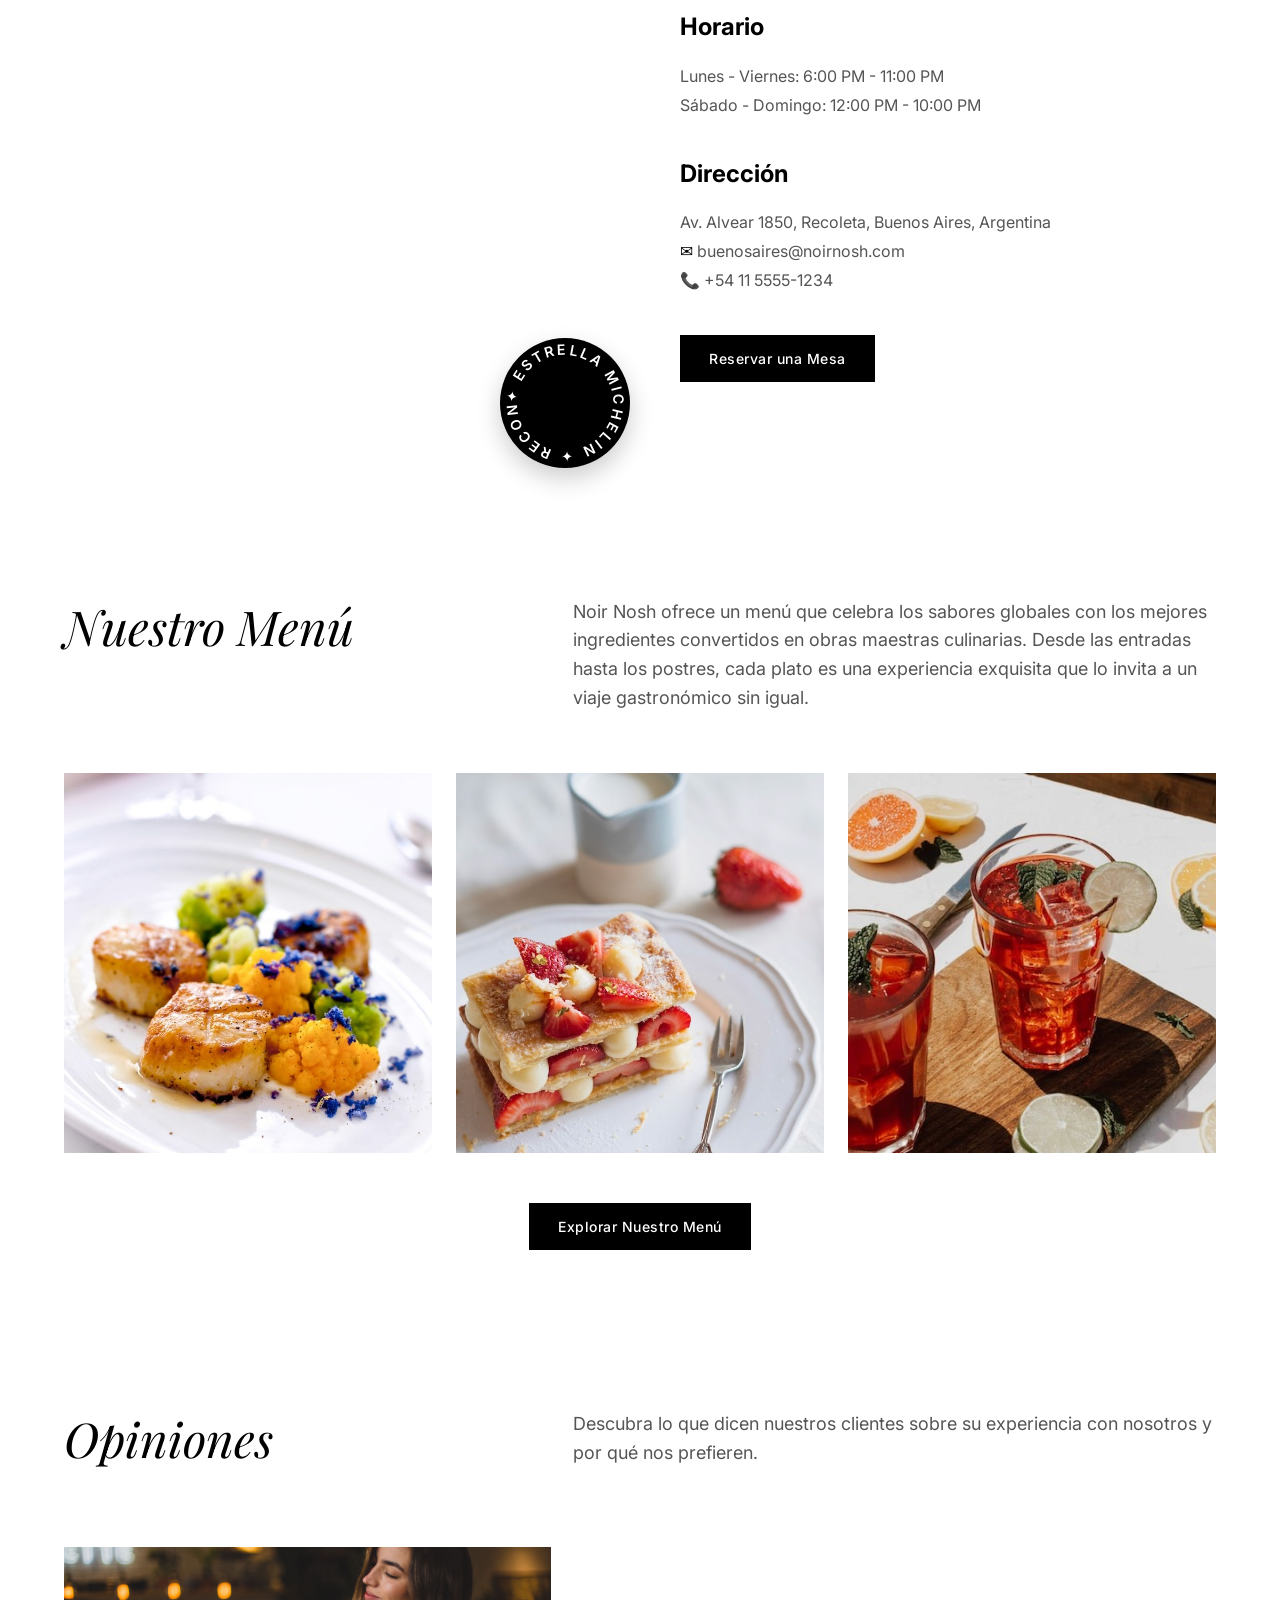
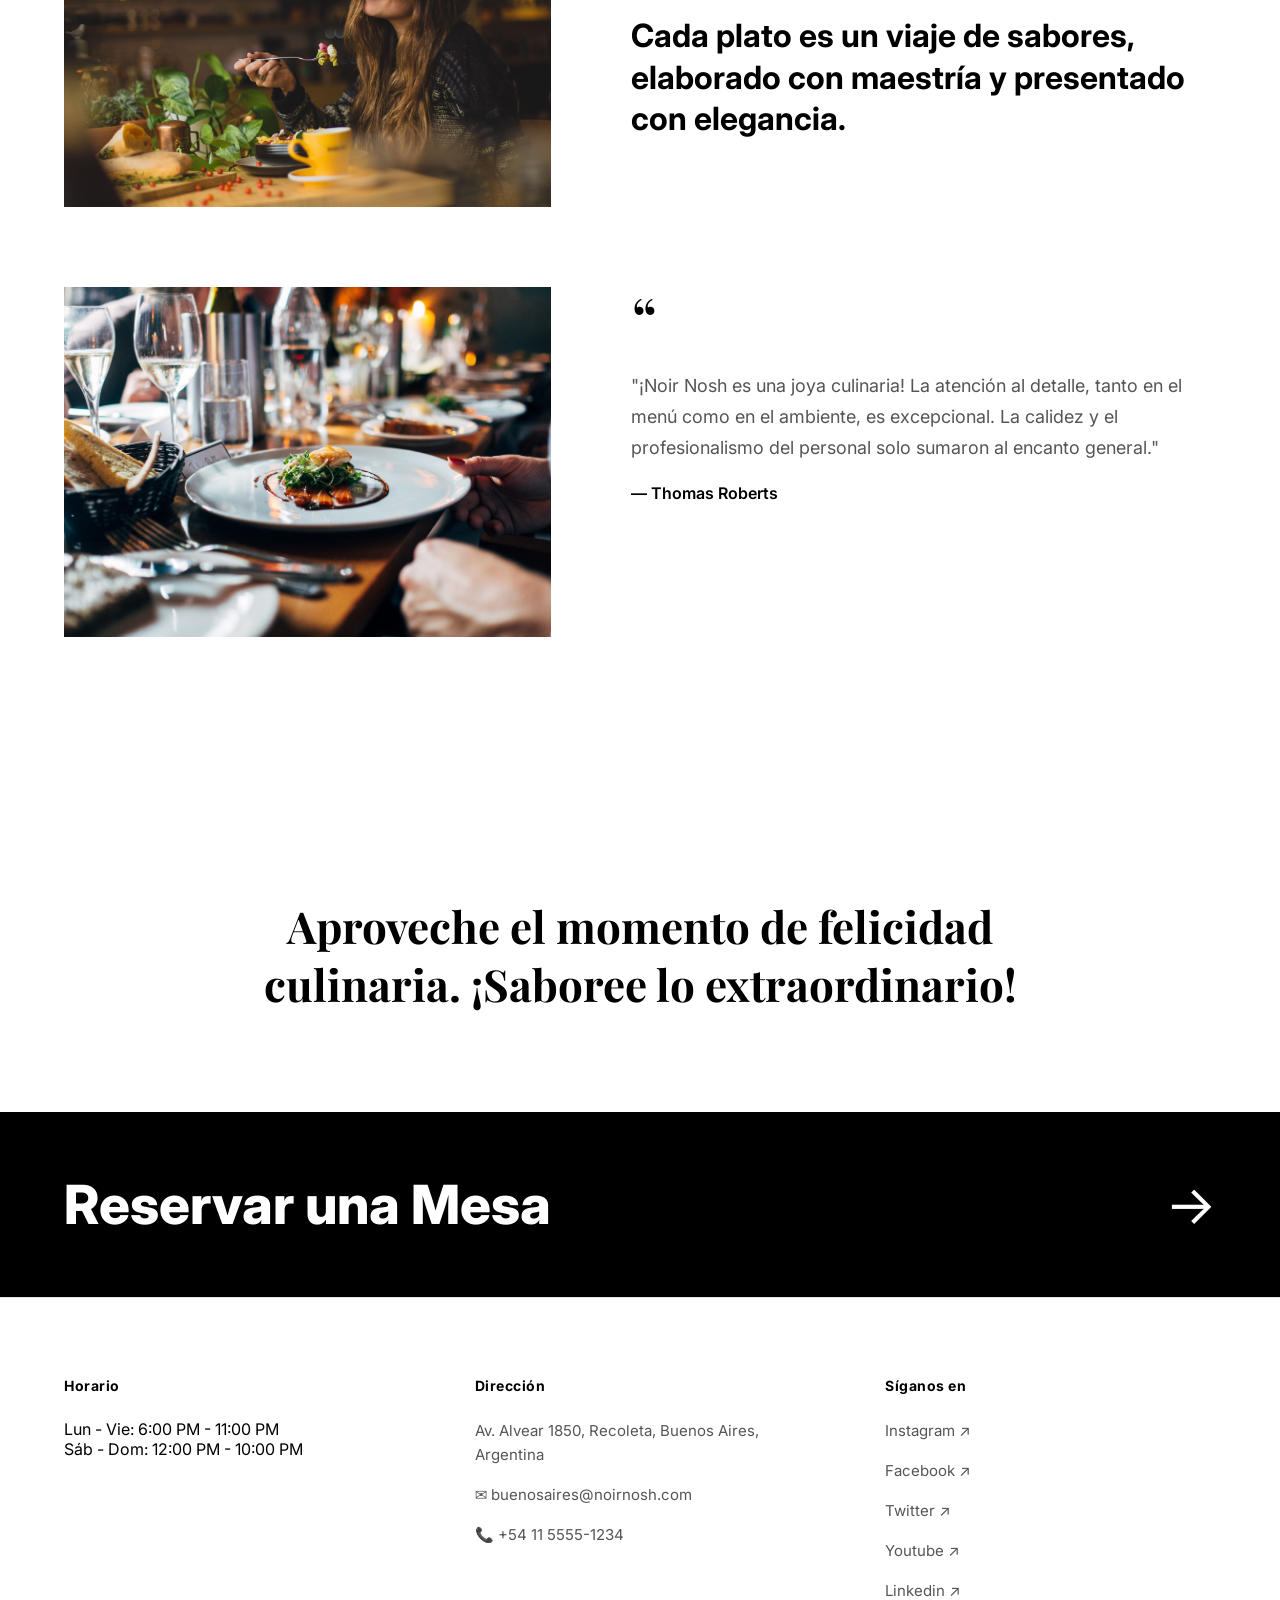
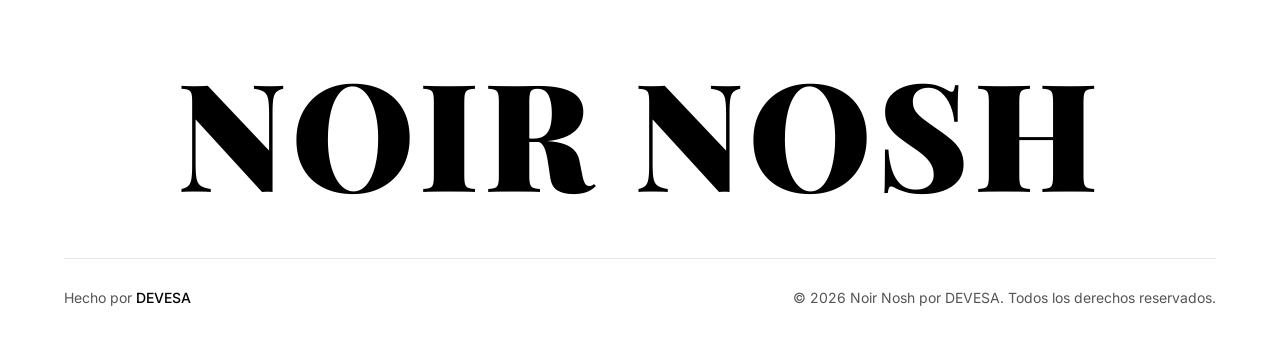
==== commit e3c44cde: "feat(home): localize contact address and phone information" ====
--- a/index.html
+++ b/index.html
@@ -98,9 +98,9 @@
                 </div>
                 <div class="details-block">
                     <h3 data-i18n="address_title">Dirección</h3>
-                    <p data-i18n="address_text">Noir Nosh Alta Cocina, 789 Calle Refinada, Cityville, Estado 34567<br>
-                    <span>✉</span> info@noirnosh.com<br>
-                    <span>📞</span> (555) 123-4567</p>
+                    <p data-i18n="address_text">Av. Alvear 1850, Recoleta, Buenos Aires, Argentina<br>
+                    <span>✉</span> buenosaires@noirnosh.com<br>
+                    <span>📞</span> +54 11 5555-1234</p>
                 </div>
                 <div>
                     <a href="reservation.html" class="btn btn-primary" data-i18n="btn_book_reservation">Reservar una Mesa</a>
@@ -193,10 +193,10 @@
                 </div>
                 <div class="footer-column">
                     <h3 data-i18n="footer_address">Dirección</h3>
-                    <ul>
-                        <li>Noir Nosh Alta Cocina, 789 Calle Refinada, Cityville, Estado 34567</li>
-                        <li>✉ info@noirnosh.com</li>
-                        <li>📞 (555) 123-4567</li>
+                    <ul data-i18n="footer_address_details">
+                        <li>Av. Alvear 1850, Recoleta, Buenos Aires, Argentina</li>
+                        <li>✉ buenosaires@noirnosh.com</li>
+                        <li>📞 +54 11 5555-1234</li>
                     </ul>
                 </div>
                 <div class="footer-column">
